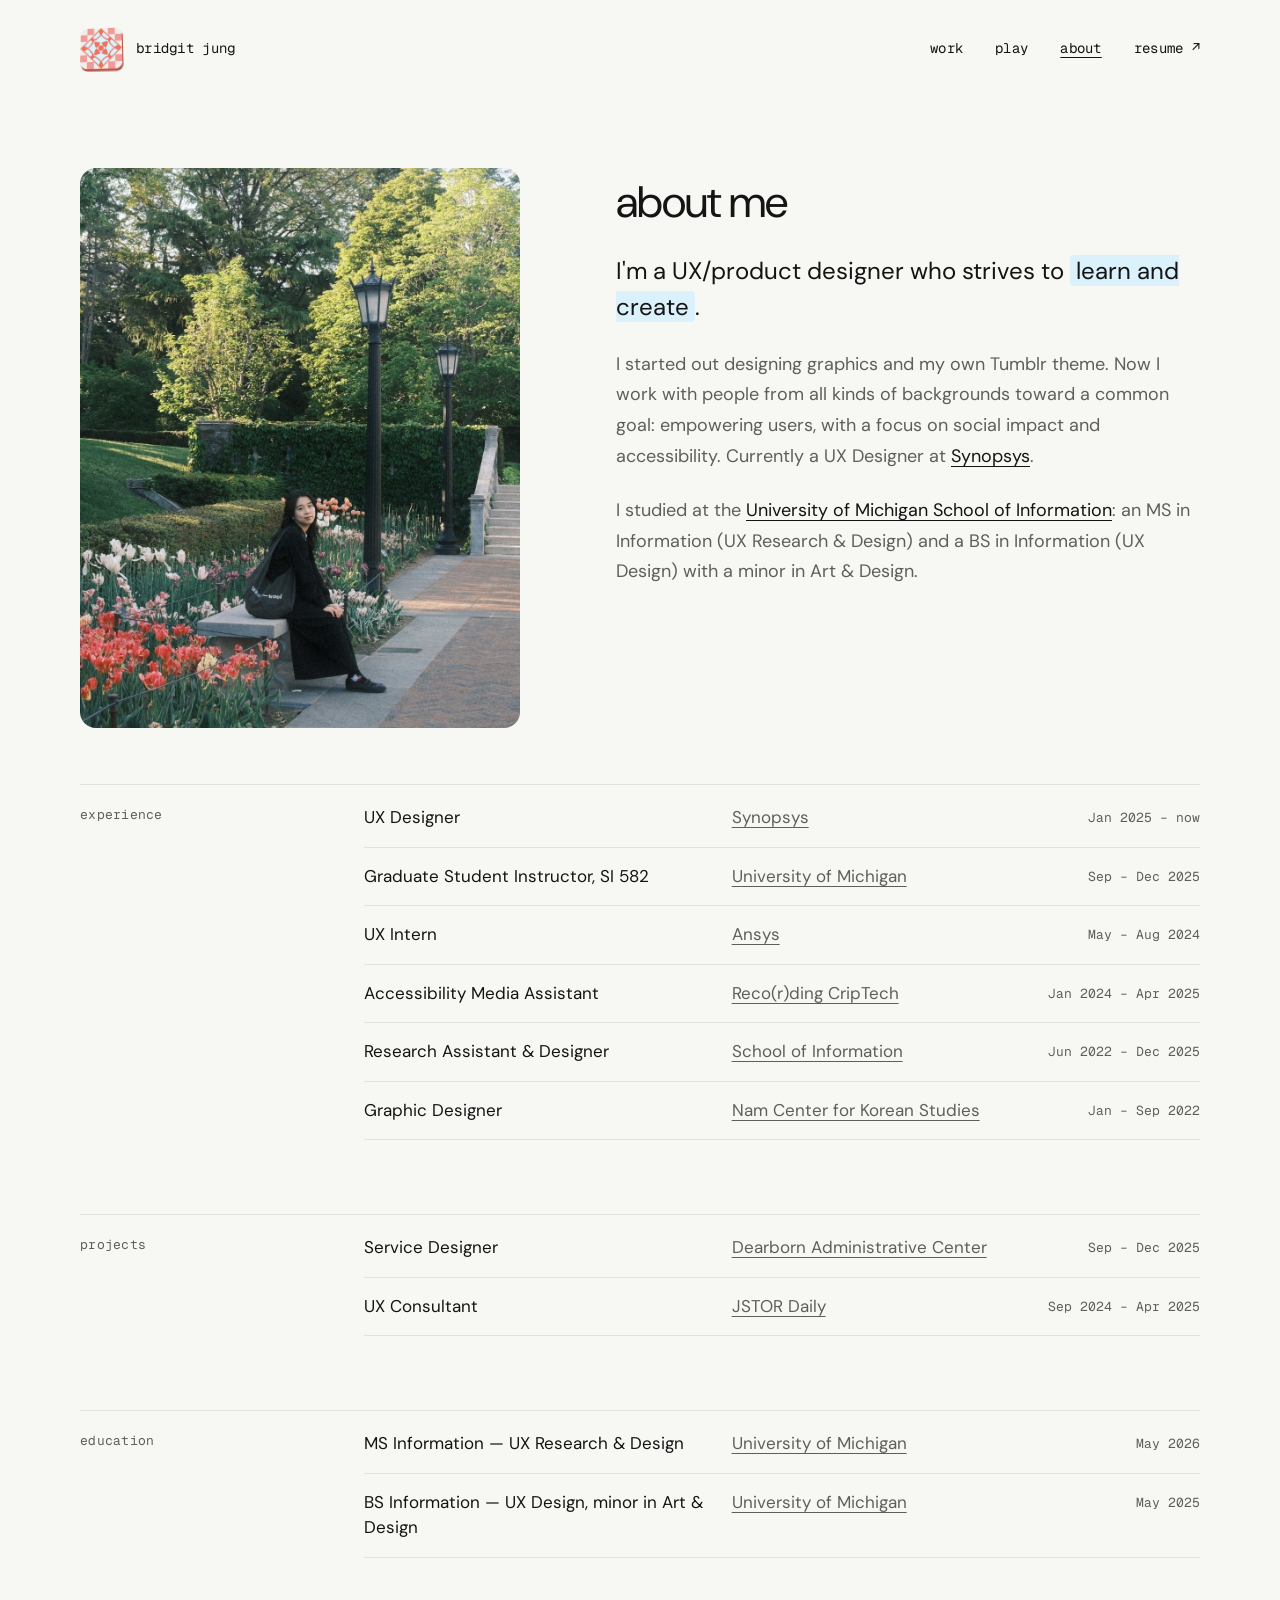
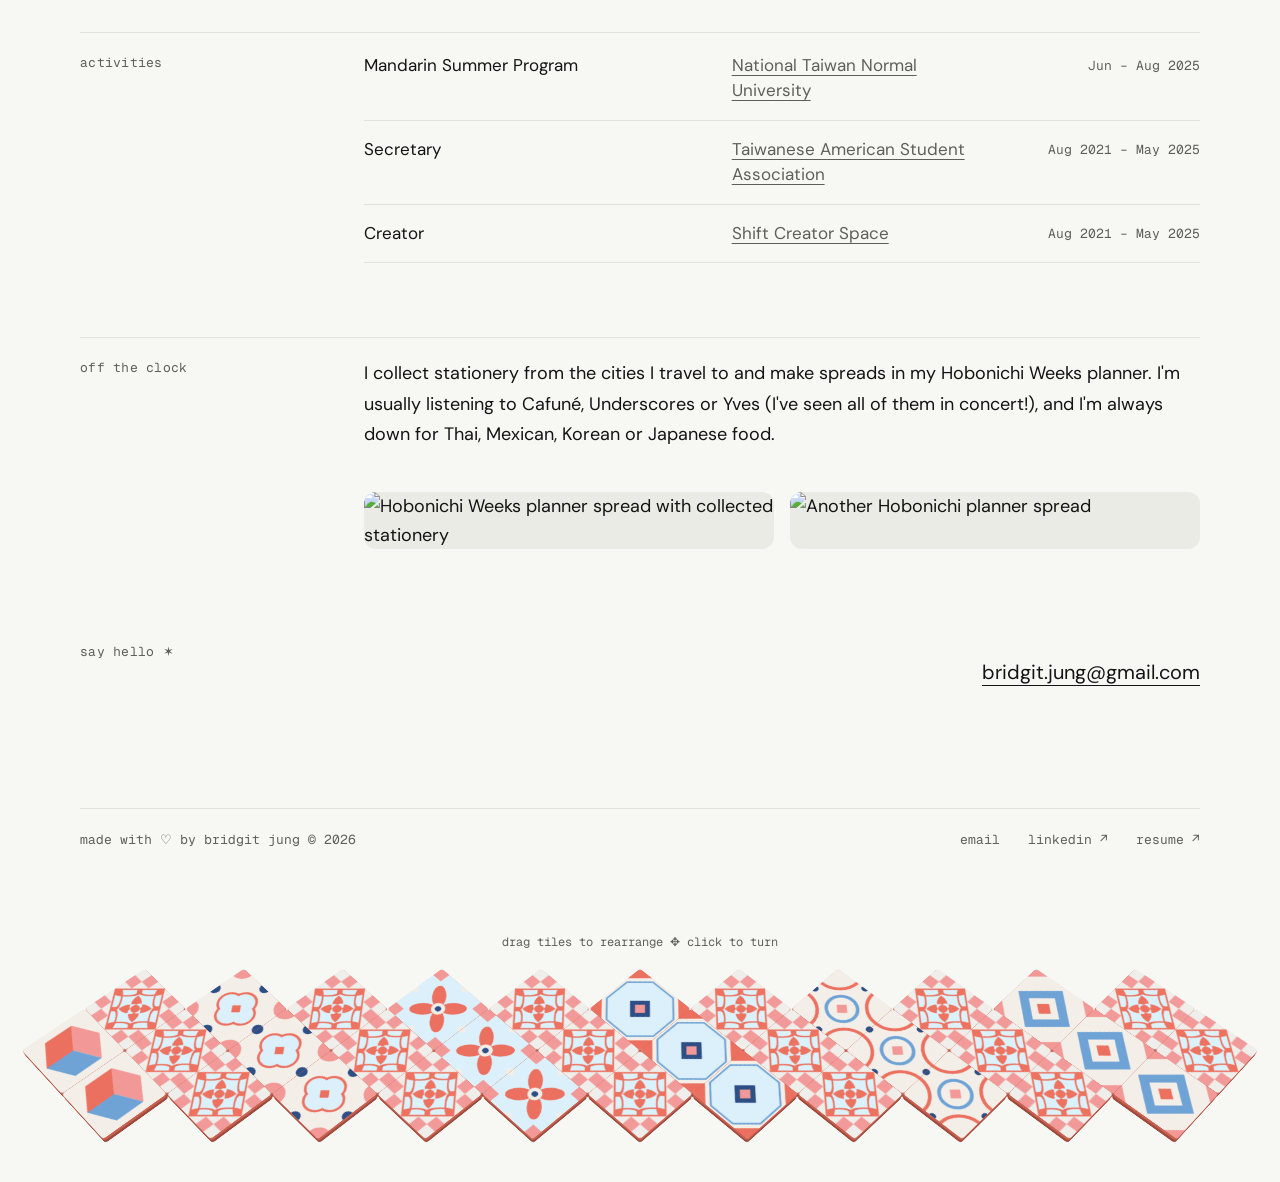
==== about.html @ 7d70637b "New about photo, tile favicon, tighter about spacing" ====
<!DOCTYPE html>
<html lang="en">
<head>
  <meta charset="UTF-8" />
  <meta name="viewport" content="width=device-width, initial-scale=1.0" />
  <title>about — bridgit jung</title>
  <meta name="description" content="About Bridgit Jung: UX/Product designer focused on social impact and accessibility. MS/BS in Information from the University of Michigan." />
  <link rel="preconnect" href="https://fonts.googleapis.com" />
  <link rel="preconnect" href="https://fonts.gstatic.com" crossorigin />
  <link href="https://fonts.googleapis.com/css2?family=DM+Sans:wght@400;500;700&family=Geist+Mono:wght@400;600&display=swap" rel="stylesheet" />
  <link rel="stylesheet" href="css/style.css" />
  <link rel="icon" type="image/png" href="assets/favicon-tile.png" />
  <link rel="apple-touch-icon" href="assets/apple-touch-icon.png" />
</head>
<body>

  <header class="topbar">
    <a class="brand" href="index.html" aria-label="bridgit jung, home">
      <img src="assets/tiles/logo-tile.png" alt="" width="42" height="42" />
      <span>bridgit jung</span>
    </a>
    <nav class="topnav" aria-label="Main">
      <a href="index.html">work</a>
      <a href="art.html">play</a>
      <a href="about.html" aria-current="page">about</a>
      <a href="https://drive.google.com/file/d/1Nah2J1dNrO1BNFZ-xkhOoM-00jr4Ef2p/view?usp=sharing" target="_blank" rel="noopener">resume ↗</a>
    </nav>
  </header>

  <main class="cs about">
    <header class="about-hero">
      <img class="about-portrait" src="assets/about-portrait.jpg" alt="Bridgit Jung sitting on a stone bench beside tulips in a garden" width="1000" height="1500" />
      <div class="about-intro">
        <h1 class="page-title">about me</h1>
        <p class="about-lede">I'm a UX/product designer who strives to <mark>learn and create</mark>.</p>
        <p>I started out designing graphics and my own Tumblr theme. Now I work with people from all kinds of backgrounds toward a common goal: empowering users, with a focus on social impact and accessibility. Currently a UX Designer at <a href="https://www.synopsys.com/" target="_blank" rel="noopener">Synopsys</a>.</p>
        <p>I studied at the <a href="https://www.si.umich.edu/" target="_blank" rel="noopener">University of Michigan School of Information</a>: an MS in Information (UX Research &amp; Design) and a BS in Information (UX Design) with a minor in Art &amp; Design.</p>
      </div>
    </header>

    <section id="experience">
      <h2>experience</h2>
      <ul class="about-rows">
        <li><span class="role">UX Designer</span><span class="org"><a href="https://www.synopsys.com/" target="_blank" rel="noopener">Synopsys</a></span><span class="when">Jan 2025 – now</span></li>
        <li><span class="role">Graduate Student Instructor, SI 582</span><span class="org"><a href="https://www.si.umich.edu/" target="_blank" rel="noopener">University of Michigan</a></span><span class="when">Sep – Dec 2025</span></li>
        <li><span class="role">UX Intern</span><span class="org"><a href="https://www.ansys.com/" target="_blank" rel="noopener">Ansys</a></span><span class="when">May – Aug 2024</span></li>
        <li><span class="role">Accessibility Media Assistant</span><span class="org"><a href="https://a2ru.org/criptech/" target="_blank" rel="noopener">Reco(r)ding CripTech</a></span><span class="when">Jan 2024 – Apr 2025</span></li>
        <li><span class="role">Research Assistant &amp; Designer</span><span class="org"><a href="https://www.si.umich.edu/" target="_blank" rel="noopener">School of Information</a></span><span class="when">Jun 2022 – Dec 2025</span></li>
        <li><span class="role">Graphic Designer</span><span class="org"><a href="https://ii.umich.edu/ncks" target="_blank" rel="noopener">Nam Center for Korean Studies</a></span><span class="when">Jan – Sep 2022</span></li>
      </ul>
    </section>

    <section id="projects">
      <h2>projects</h2>
      <ul class="about-rows">
        <li><span class="role">Service Designer</span><span class="org"><a href="https://cityofdearborn.org/" target="_blank" rel="noopener">Dearborn Administrative Center</a></span><span class="when">Sep – Dec 2025</span></li>
        <li><span class="role">UX Consultant</span><span class="org"><a href="https://daily.jstor.org/" target="_blank" rel="noopener">JSTOR Daily</a></span><span class="when">Sep 2024 – Apr 2025</span></li>
      </ul>
    </section>

    <section id="education">
      <h2>education</h2>
      <ul class="about-rows">
        <li><span class="role">MS Information — UX Research &amp; Design</span><span class="org"><a href="https://www.si.umich.edu/" target="_blank" rel="noopener">University of Michigan</a></span><span class="when">May 2026</span></li>
        <li><span class="role">BS Information — UX Design, minor in Art &amp; Design</span><span class="org"><a href="https://www.si.umich.edu/" target="_blank" rel="noopener">University of Michigan</a></span><span class="when">May 2025</span></li>
      </ul>
    </section>

    <section id="activities">
      <h2>activities</h2>
      <ul class="about-rows">
        <li><span class="role">Mandarin Summer Program</span><span class="org"><a href="https://mtc.ntnu.edu.tw/eng/" target="_blank" rel="noopener">National Taiwan Normal University</a></span><span class="when">Jun – Aug 2025</span></li>
        <li><span class="role">Secretary</span><span class="org"><a href="https://www.instagram.com/tasa_umich/" target="_blank" rel="noopener">Taiwanese American Student Association</a></span><span class="when">Aug 2021 – May 2025</span></li>
        <li><span class="role">Creator</span><span class="org"><a href="https://shiftcreator.space/" target="_blank" rel="noopener">Shift Creator Space</a></span><span class="when">Aug 2021 – May 2025</span></li>
      </ul>
    </section>

    <section id="off-the-clock">
      <h2>off the clock</h2>
      <p>I collect stationery from the cities I travel to and make spreads in my Hobonichi Weeks planner. I'm usually listening to Cafuné, Underscores or Yves (I've seen all of them in concert!), and I'm always down for Thai, Mexican, Korean or Japanese food.</p>
      <div class="fig-row side-by-side">
        <img src="https://framerusercontent.com/images/XgZozfxhreRJcMCM0E5r2kqiOdY.jpg?width=1032" alt="Hobonichi Weeks planner spread with collected stationery" loading="lazy" />
        <img src="https://framerusercontent.com/images/LMBUfPjYJ0RoVzB0JFSusPiNVQ.jpg?width=1032" alt="Another Hobonichi planner spread" loading="lazy" />
      </div>
    </section>

    <div class="about-hello">
      <h2 class="contact-title">say hello ✶</h2>
      <a href="mailto:bridgit.jung@gmail.com">bridgit.jung@gmail.com</a>
    </div>

    <footer class="site-footer">
      <p>made with ♡ by bridgit jung © 2026</p>
      <p class="footer-links"><a href="mailto:bridgit.jung@gmail.com">email</a><a href="https://www.linkedin.com/in/bridgit-jung" target="_blank" rel="noopener">linkedin ↗</a><a href="https://drive.google.com/file/d/1Nah2J1dNrO1BNFZ-xkhOoM-00jr4Ef2p/view?usp=sharing" target="_blank" rel="noopener">resume ↗</a></p>
    </footer>
  </main>

  <div class="tile-floor" aria-hidden="true"></div>

  <script src="js/reveal.js"></script>
  <script src="js/lightbox.js"></script>
  <script src="js/backtotop.js"></script>
  <script src="js/tiles.js"></script>
  <script src="js/toc.js"></script>
</body>
</html>
---- css/style.css ----
/* ---- tokens ---- */
:root {
  --bg: #f7f7f4;
  --text: #141414;
  --muted: #5f5f5a;
  --line: #e2e2dc;
  --card: #ebebe5;
  --accent: #dbf2fc;      /* highlight fill */
  --ink: #a8452f;         /* link / accent text (coral, AA on --bg) */
  --coral: #ec7060;
  --coral-dk: #c9604f;
  --coral-dkr: #9e4a3e;
  --mono: "Geist Mono", ui-monospace, monospace;
  --sans: "DM Sans", system-ui, sans-serif;
  --page: 1200px;
}

* { box-sizing: border-box; }

html { scroll-behavior: smooth; }
@media (prefers-reduced-motion: reduce) {
  html { scroll-behavior: auto; }
  .reveal { transition: none !important; transform: none !important; opacity: 1 !important; }
  body, .sticker.pop { animation: none !important; }
  .tile-btn, .floor-btn, .floor-btn img { transition: none !important; }
}

@keyframes page-fade-in { from { opacity: 0; } to { opacity: 1; } }

body {
  margin: 0;
  position: relative;
  animation: page-fade-in 0.6s ease;
  background: var(--bg);
  color: var(--text);
  font-family: var(--sans);
  font-size: 18px;
  line-height: 1.6;
  -webkit-font-smoothing: antialiased;
  overflow-x: hidden;
}

a { color: inherit; text-decoration: none; }
a:hover { opacity: 0.65; }
.accent { color: var(--ink); }
a.accent { text-decoration: underline; text-decoration-thickness: 1px; text-underline-offset: 4px; }
.semibold { font-weight: 600; }
.sparkle { color: var(--muted); }
mark { background: var(--accent); color: var(--text); padding: 0 6px; border-radius: 4px; }

:focus-visible {
  outline: 2px solid var(--coral-dk);
  outline-offset: 3px;
  border-radius: 2px;
}

/* ---- top bar ---- */
.topbar {
  max-width: var(--page);
  margin: 0 auto;
  padding: 0 40px;
  min-height: 96px;
  display: flex;
  align-items: center;
  justify-content: space-between;
  gap: 16px 32px;
  flex-wrap: wrap;
  font-family: var(--mono);
  font-size: 14px;
  letter-spacing: 0.02em;
  position: relative;
  z-index: 10;
}
.brand { display: flex; align-items: center; gap: 14px; }
.brand img {
  width: 42px;
  height: 42px;
  border-radius: 7px;
  display: block;
  transform: perspective(240px) rotateX(16deg) rotateY(-8deg);
  box-shadow: 0.5px 1.5px 0 var(--coral-dk), 1px 2.5px 0 var(--coral-dkr);
  transition: transform 0.25s ease;
}
.brand:hover { opacity: 1; }
.brand:hover img { transform: perspective(240px) rotateX(16deg) rotateY(-8deg) scale(1.08); }
.topnav { display: flex; gap: 32px; flex-wrap: wrap; }
.topnav a[aria-current="page"] { text-decoration: underline; text-underline-offset: 4px; }

/* ---- layout ---- */
main {
  max-width: var(--page);
  margin: 0 auto;
  padding: 0 40px;
}

.section-label {
  display: flex;
  justify-content: space-between;
  align-items: baseline;
  gap: 16px;
  padding-bottom: 20px;
  border-bottom: 1px solid var(--line);
  font-family: var(--mono);
  font-size: 13px;
  color: var(--muted);
}

/* ---- hero ---- */
.hero {
  padding: 96px 0 112px;
  display: flex;
  align-items: center;
  justify-content: space-between;
  gap: 48px;
}
.hero-text { display: flex; flex-direction: column; gap: 28px; max-width: 640px; }
.hero-intro {
  margin: 0;
  font-size: 44px;
  line-height: 1.25;
  font-weight: 400;
  letter-spacing: -0.02em;
}
.hero-meta { margin: 0; font-size: 20px; line-height: 1.6; color: var(--muted); }
.hero-meta a { color: var(--text); text-decoration: underline; text-decoration-thickness: 1px; text-underline-offset: 4px; }
.hero-status { margin: 0; font-family: var(--mono); font-size: 13px; color: var(--muted); }

/* ---- projects ---- */
.projects {
  padding-top: 48px;
  display: grid;
  grid-template-columns: repeat(2, minmax(0, 1fr));
  gap: 80px 32px;
}
.project { display: flex; flex-direction: column; gap: 40px; }
.projects { column-gap: 56px; }
.project-figure { position: relative; }
.project-media {
  display: block;
  border-radius: 16px;
  overflow: hidden;
  background: var(--card);
  transition: transform 0.35s ease;
}
.project-media:hover { transform: scale(1.02); opacity: 1; }
.project-media img,
.project-media video {
  display: block;
  width: 100%;
  aspect-ratio: 674 / 479;
  object-fit: cover;
}
.project-info { display: flex; flex-direction: column; gap: 8px; }
.project-info h2 {
  margin: 0;
  display: flex;
  justify-content: space-between;
  align-items: baseline;
  gap: 16px;
  font-size: 22px;
  font-weight: 500;
  letter-spacing: -0.01em;
}
.project-info h2 a.accent { color: var(--text); text-decoration: none; }
.project-info h2 a.accent:hover { text-decoration: underline; }
.year { font-family: var(--mono); font-size: 13px; font-weight: 400; color: var(--muted); }
.project-info p { margin: 0; font-size: 17px; color: var(--muted); }

.tags {
  list-style: none;
  display: flex;
  flex-wrap: wrap;
  gap: 8px;
  margin: 4px 0 0;
  padding: 0;
  font-family: var(--mono);
  font-size: 12px;
  letter-spacing: 0.04em;
  color: var(--muted);
  text-transform: lowercase;
}
.tags li { border: 1px solid var(--line); border-radius: 24px; padding: 2px 12px; white-space: nowrap; }

/* work in progress card (Ansys Discovery) */
.project-media.wip {
  aspect-ratio: 674 / 479;
  display: flex;
  flex-direction: column;
  align-items: center;
  justify-content: center;
  gap: 20px;
  background: #ffffff;
  border: 1px solid var(--line);
}
.project-media.wip:hover { transform: none; }
.project-media.wip span {
  font-family: var(--mono);
  font-size: 13px;
  color: var(--muted);
  background: var(--bg);
  padding: 6px 14px;
  border-radius: 24px;
}

/* ---- play strip (home) ---- */
.play-strip { padding-top: 144px; display: flex; flex-direction: column; gap: 32px; }
.play-grid { display: grid; grid-template-columns: repeat(5, minmax(0, 1fr)); gap: 16px; }
.play-grid a { display: block; border-radius: 12px; overflow: hidden; background: var(--card); }
.play-grid img { display: block; width: 100%; aspect-ratio: 1 / 1; object-fit: cover; transition: transform 0.35s ease; }
.play-grid a:hover { opacity: 1; }
.play-grid a:hover img { transform: scale(1.05); }

/* ---- contact ---- */
.contact {
  margin-top: 144px;
  display: grid;
  grid-template-columns: minmax(0, 1fr) minmax(0, 1fr);
  grid-template-rows: auto 1fr;
  gap: 16px 64px;
  align-items: start;
}
.contact-title { margin: 0; font-size: 56px; font-weight: 400; letter-spacing: -0.02em; line-height: 1.1; }
.contact-title.accent { color: var(--text); }
.contact-sub { margin: 0; color: var(--muted); }
.contact-sub a { color: var(--text); }
#contact-form { grid-column: 2; grid-row: 1 / span 2; }
#contact-form label {
  display: flex;
  flex-direction: column;
  gap: 8px;
  font-family: var(--mono);
  font-size: 13px;
  color: var(--muted);
  margin-bottom: 20px;
  flex: 1;
}
.field-row { display: flex; gap: 20px; flex-wrap: wrap; }
#contact-form input,
#contact-form textarea {
  background: #fff;
  border: 1px solid var(--line);
  border-radius: 8px;
  color: var(--text);
  font-family: var(--sans);
  font-size: 17px;
  padding: 12px 14px;
  transition: border-color 0.2s ease;
}
#contact-form input:focus,
#contact-form textarea:focus { outline: none; border-color: var(--coral-dk); }
#contact-form textarea { resize: vertical; }
#contact-submit {
  font-family: var(--mono);
  font-size: 15px;
  color: #fff;
  background: var(--text);
  border: 1px solid var(--text);
  border-radius: 24px;
  padding: 10px 24px;
  min-height: 44px;
  cursor: pointer;
  transition: background 0.2s ease, color 0.2s ease;
}
#contact-submit:hover:not(:disabled) { background: transparent; color: var(--text); }
#contact-submit:disabled { opacity: 0.6; cursor: wait; }
.form-status { font-family: var(--mono); font-size: 14px; min-height: 1.4em; margin: 16px 0 0; }
.form-status.ok { color: #2f7a4f; }
.form-status.err { color: #b3261e; }

/* ---- footer ---- */
.site-footer {
  margin-top: 120px;
  padding: 20px 0 40px;
  border-top: 1px solid var(--line);
  display: flex;
  justify-content: space-between;
  gap: 12px 28px;
  flex-wrap: wrap;
  font-family: var(--mono);
  font-size: 13px;
  color: var(--muted);
}
.site-footer p { margin: 0; }
.footer-links { display: flex; gap: 28px; }

/* ---- slide-up reveal ---- */
.reveal { opacity: 0; transform: translateY(24px); }
.reveal.in { opacity: 1; transform: none; transition: opacity 0.8s ease, transform 0.8s ease; }

/* ================= tiles ================= */
/* draggable hero tiles */
.tile-play { flex-shrink: 0; width: 500px; display: flex; flex-direction: column; align-items: center; gap: 16px; }
.tile-stage-wrap { width: 500px; height: 500px; position: relative; }
.tile-stage { position: absolute; left: 0; top: 0; width: 500px; height: 500px; perspective: 1600px; transform-origin: 0 0; }
.tile-plane {
  position: absolute;
  left: 130px;
  top: 130px;
  width: 240px;
  height: 240px;
  transform-style: preserve-3d;
  transform: rotateX(34deg) rotateZ(45deg);
}
.tile-btn, .floor-btn {
  position: absolute;
  left: 0;
  top: 0;
  padding: 0;
  border: 0;
  background: transparent;
  touch-action: none;
  transform-style: preserve-3d;
  cursor: grab;
}
.tile-btn { width: 120px; height: 120px; transition: transform 0.35s cubic-bezier(0.34, 1.3, 0.64, 1); }
.tile-btn.dragging { transition: none; cursor: grabbing; }
.tile-layer { position: absolute; inset: 0; border-radius: 4px; background: var(--coral-dk); }
.tile-layer.dk { background: var(--coral-dkr); }
.tile-face { position: absolute; inset: 0; width: 100%; height: 100%; display: block; border-radius: 4px; pointer-events: none; }
.tile-ghost {
  position: absolute;
  left: 0;
  top: 0;
  width: 120px;
  height: 120px;
  border: 2px dashed var(--coral);
  border-radius: 4px;
  background: rgba(236, 112, 96, 0.08);
  display: none;
}
.tile-ghost.on { display: block; }
.tile-hint { display: flex; gap: 20px; align-items: center; font-family: var(--mono); font-size: 12px; color: var(--muted); }
.tile-reset {
  font: inherit;
  color: inherit;
  background: transparent;
  border: 1px solid var(--line);
  border-radius: 6px;
  padding: 6px 12px;
  min-height: 32px;
  cursor: pointer;
}

.tile-hint { position: relative; }
.tile-info-btn {
  font: inherit;
  color: inherit;
  background: transparent;
  border: 0;
  padding: 6px 4px;
  min-height: 32px;
  text-decoration: underline;
  text-underline-offset: 3px;
  cursor: pointer;
}
.tile-info {
  position: absolute;
  right: -8px;
  bottom: calc(100% + 12px);
  z-index: 5;
  width: min(360px, calc(100vw - 40px));
  padding: 20px 22px;
  border-radius: 14px;
  background: #fff;
  border: 1px solid var(--line);
  box-shadow: 0 12px 32px rgba(20, 20, 20, 0.12);
  font-family: var(--sans);
  font-size: 14px;
  line-height: 1.6;
  color: var(--text);
}
.tile-info[hidden] { display: none; }
.tile-info p { margin: 10px 0 0; }
.tile-info mark { padding: 0 4px; border-radius: 3px; }
.tile-info-kicker { font-family: var(--mono); font-size: 12px; color: var(--muted); }

/* tile band at the bottom of every page */
.tile-floor { position: relative; margin-top: 24px; height: 280px; overflow: hidden; }
.floor-stage {
  position: absolute;
  left: 50%;
  top: 0;
  width: 1440px;
  height: 280px;
  margin-left: -720px;
  perspective: 1600px;
  transform-origin: 50% 0;
}
.floor-plane { position: absolute; left: 50%; top: 90px; width: 0; height: 0; transform-style: preserve-3d; transform: rotateX(34deg) rotateZ(45deg); }
.floor-btn { width: 80px; height: 80px; left: -40px; top: -40px; transition: transform 0.25s cubic-bezier(0.34, 1.4, 0.64, 1); }
.floor-btn img { transition: transform 0.3s ease, box-shadow 0.2s ease; }
.floor-btn.dragging img { box-shadow: 0 0 0 3px #2d4f86; }
.floor-btn.over img { box-shadow: 0 0 0 3px var(--coral); }
.floor-hint {
  position: absolute;
  left: 50%;
  top: 0;
  transform: translateX(-50%);
  font-family: var(--mono);
  font-size: 12px;
  color: var(--muted);
  white-space: nowrap;
  pointer-events: none;
}

/* decorative tiles in the page margins (wide screens only) */
.gutter-tile {
  position: absolute;
  width: 60px;
  height: 60px;
  perspective: 420px;
  pointer-events: none;
  z-index: 0;
}
.gutter-tile img {
  width: 100%;
  height: 100%;
  display: block;
  border-radius: 4px;
  box-shadow: 1px 3px 0 var(--coral-dk), 2px 5px 0 var(--coral-dkr);
}

/* ================= case study & inner pages ================= */
main.cs { max-width: var(--page); }

.back-link { font-family: var(--mono); font-size: 13px; color: var(--muted); display: inline-block; margin: 48px 0 32px; }

.cs-cover { border-radius: 16px; overflow: hidden; margin-bottom: 48px; background: var(--card); }
.cs-cover img,
.cs-cover video { display: block; width: 100%; height: auto; }

.cs-header { padding-top: 24px; }
.cs-header h1 {
  font-size: clamp(36px, 5vw, 64px);
  font-weight: 400;
  letter-spacing: -0.03em;
  line-height: 1.08;
  margin: 0 0 16px;
}
.cs-header > p { color: var(--muted); font-size: 20px; }
.cs-kicker { font-family: var(--mono); font-size: 13px; color: var(--muted); margin: 0 0 12px; }
.cs-header .tags { margin: 20px 0 28px; }
.cs-meta {
  font-size: 16px;
  display: grid;
  grid-template-columns: repeat(auto-fit, minmax(180px, 1fr));
  gap: 16px 24px;
  margin: 0 0 24px;
  padding: 24px 0 0;
  list-style: none;
  border-top: 1px solid var(--line);
}
.cs-meta li { display: flex; flex-direction: column; gap: 6px; }
.cs-meta strong { font-family: var(--mono); font-size: 12px; font-weight: 400; color: var(--muted); letter-spacing: 0.04em; text-transform: lowercase; }

.cs section { margin-top: 112px; padding-top: 20px; border-top: 1px solid var(--line); }
.cs h2 {
  font-family: var(--mono);
  font-weight: 400;
  font-size: 13px;
  letter-spacing: 0.02em;
  text-transform: lowercase;
  color: var(--muted);
  margin: 0 0 28px;
}
.cs section > :nth-child(2) { margin-top: 0; }
@media (min-width: 1000px) {
  .cs section { display: grid; grid-template-columns: 220px minmax(0, 1fr); column-gap: 64px; }
  .cs section > * { grid-column: 2; }
  .cs section > h2 { grid-column: 1; grid-row: 1 / span 999; align-self: start; position: sticky; top: 32px; margin: 0; }
  .cs-header, .cs-header + p, .cs-outro { max-width: 900px; }
}
.cs h3 { font-size: 24px; font-weight: 500; letter-spacing: -0.015em; margin: 48px 0 12px; line-height: 1.3; }
.cs p { margin: 0 0 18px; line-height: 1.7; }
.cs ul { margin: 0 0 18px; padding-left: 22px; line-height: 1.7; }
.cs li { margin-bottom: 8px; }
.cs .lede { font-size: 28px; line-height: 1.4; letter-spacing: -0.015em; }
.cs .lede.accent { color: var(--text); }

.cs img.fig {
  display: block;
  width: 100%;
  height: auto;
  border-radius: 16px;
  margin: 32px 0 8px;
  background: var(--card);
}
.cs .caption { font-family: var(--mono); font-size: 13px; color: var(--muted); margin: 0 0 24px; }

.fig-row { display: grid; grid-template-columns: 1fr 1fr; gap: 16px; margin: 24px 0; }
.fig-row img { width: 100%; height: auto; border-radius: 12px; display: block; background: var(--card); }
.fig-row.thirds { grid-template-columns: repeat(3, 1fr); }
.fig-row.side-by-side { grid-template-columns: 1fr 1fr; }

.card { background: #fff; border: 1px solid var(--line); border-radius: 12px; padding: 20px 24px; margin: 20px 0; }
.card .card-label {
  display: block;
  font-family: var(--mono);
  font-size: 12px;
  letter-spacing: 0.04em;
  text-transform: lowercase;
  color: var(--ink);
  margin-bottom: 10px;
}
.card p:last-child, .card ul:last-child { margin-bottom: 0; }
.feature-grid { display: grid; grid-template-columns: 1fr 1fr; gap: 16px; margin: 24px 0; }
.feature-grid .card { margin: 0; }

.feature-row { display: grid; grid-template-columns: minmax(0, 320px) 1fr; gap: 40px; align-items: center; margin: 40px 0; }
.feature-row.flip { grid-template-columns: 1fr minmax(0, 320px); }
.feature-row.flip img { order: 2; }
.feature-row img { max-height: 400px; max-width: 100%; width: auto; height: auto; border-radius: 12px; display: block; margin-inline: auto; background: var(--card); }
.feature-row .card-label { font-size: 13px; }
.feature-row p { margin: 0; }

.embed { position: relative; width: 100%; aspect-ratio: 16 / 10; border-radius: 12px; overflow: hidden; background: var(--card); margin: 24px 0; }
.embed iframe { position: absolute; inset: 0; width: 100%; height: 100%; border: 0; }

.cs-outro { font-family: var(--mono); font-size: 14px; color: var(--muted); margin-top: 96px; padding-top: 20px; border-top: 1px solid var(--line); }

.next-project {
  margin-top: 112px;
  padding: 40px 0;
  border-top: 1px solid var(--line);
  border-bottom: 1px solid var(--line);
  display: flex;
  justify-content: space-between;
  align-items: center;
  gap: 24px;
}
.next-project:hover { opacity: 1; }
.np-text { display: flex; flex-direction: column; gap: 8px; }
.np-label { font-family: var(--mono); font-size: 13px; color: var(--muted); }
.np-title { font-size: clamp(28px, 4vw, 40px); letter-spacing: -0.02em; line-height: 1.15; }
.np-sub { font-size: 17px; color: var(--muted); }
.np-arrow { font-size: 40px; transition: transform 0.25s ease; }
.next-project:hover .np-arrow { transform: translateX(8px); }
.next-project:hover .np-title { text-decoration: underline; text-underline-offset: 6px; text-decoration-thickness: 1px; }

.other-grid { display: grid; grid-template-columns: 1fr 1fr; gap: 24px; }
.other-card { display: block; }
.other-card img { width: 100%; height: auto; border-radius: 12px; display: block; background: var(--card); }
.other-card span { display: inline-block; margin-top: 14px; font-size: 22px; font-weight: 500; }
.other-card:hover { opacity: 1; }
.other-card:hover span { text-decoration: underline; text-underline-offset: 4px; }

/* art page */
.art-grid { display: grid; grid-template-columns: repeat(3, 1fr); gap: 16px; margin: 24px 0; align-items: center; }
.art-grid img { width: 100%; height: auto; border-radius: 12px; display: block; background: var(--card); }
.art-grid.wide { grid-template-columns: 1fr 1fr; }

/* page headings (play, about): same style as the play page design */
.page-title, .cs-header h1.page-title { font-size: 44px; font-weight: 400; letter-spacing: -0.02em; line-height: 1.2; margin: 0; }
.cs-header.page-head { padding-top: 72px; display: flex; flex-direction: column; gap: 16px; max-width: 720px; }
.cs-header.page-head > p { margin: 0; font-size: 20px; line-height: 1.6; }

/* about page */
.about-hero {
  padding-top: 72px;
  display: grid;
  grid-template-columns: 440px minmax(0, 1fr);
  gap: 48px 96px;
  align-items: start;
}
.about-portrait { width: 100%; height: auto; aspect-ratio: 440 / 560; object-fit: cover; object-position: 50% 70%; border-radius: 16px; display: block; background: var(--card); }
.cs.about section { margin-top: 56px; }
.cs.about section.flush { margin-top: 56px; }

.about-intro { display: flex; flex-direction: column; gap: 24px; padding-top: 8px; }
.about-intro p { margin: 0; color: var(--muted); line-height: 1.7; }
.about-intro .about-lede { font-size: 24px; line-height: 1.5; color: var(--text); }
.about-intro a { color: var(--text); text-decoration: underline; text-decoration-thickness: 1px; text-underline-offset: 4px; }
.about-rows { list-style: none; margin: 0; padding: 0; }
.cs ul.about-rows { padding-left: 0; }
.about-rows li {
  display: grid;
  grid-template-columns: minmax(0, 1.3fr) minmax(0, 1fr) 180px;
  gap: 8px 24px;
  padding: 16px 0;
  margin: 0;
  border-bottom: 1px solid var(--line);
  font-size: 17px;
  line-height: 1.5;
}
.about-rows li:first-child { padding-top: 0; }
.about-rows .org { color: var(--muted); }
.about-rows .org a { text-decoration: underline; text-decoration-thickness: 1px; text-underline-offset: 4px; }
.about-rows .when { font-family: var(--mono); font-size: 13px; color: var(--muted); text-align: right; padding-top: 3px; }
.about-hello { margin-top: 72px; display: flex; justify-content: space-between; align-items: flex-end; gap: 16px 32px; flex-wrap: wrap; }
.about-hello a { font-size: 20px; text-decoration: underline; text-underline-offset: 6px; text-decoration-thickness: 1px; }
@media (max-width: 860px) {
  .about-hero { grid-template-columns: 1fr; padding-top: 32px; }
  .about-portrait { max-width: 360px; }
  .about-rows li { grid-template-columns: 1fr; gap: 2px; }
  .about-rows .when { text-align: left; padding-top: 4px; }
  .page-title, .cs-header h1.page-title { font-size: 36px; }
  .about-hello { margin-top: 48px; }
}

.exp-list { list-style: none; margin: 0 0 12px; padding: 0; }
.exp-list li {
  display: flex;
  flex-wrap: wrap;
  justify-content: space-between;
  gap: 4px 24px;
  padding: 14px 0;
  margin: 0;
  border-bottom: 1px solid var(--line);
}
.exp-list .role { font-weight: 500; }
.exp-list .role em { font-style: normal; font-weight: 400; color: var(--muted); }
.exp-list .role em a.accent { color: var(--muted); }
.exp-list .when { font-family: var(--mono); font-size: 13px; color: var(--muted); white-space: nowrap; padding-top: 3px; }
.cs section.flush { margin-top: 64px; }
.cs ul.tags, .cs ul.cs-meta, .cs ul.exp-list { padding-left: 0; }

/* ---- project cover stickers ---- */
.sticker {
  position: absolute;
  z-index: 2;
  width: clamp(80px, 20%, 130px);
  height: auto;
  transform: rotate(var(--rot, 0deg));
  transition: transform 0.25s ease;
}
@media (hover: hover) { .sticker:hover { transform: rotate(var(--rot, 0deg)) scale(1.12); } }
@keyframes sticker-pop {
  0% { transform: rotate(var(--rot, 0deg)) scale(1); }
  40% { transform: rotate(var(--rot, 0deg)) scale(1.15); }
  100% { transform: rotate(var(--rot, 0deg)) scale(1); }
}
.sticker.pop { animation: sticker-pop 0.4s ease; }
.sticker-br { right: -22px; bottom: -22px; }
.sticker-lg { width: clamp(100px, 26%, 160px); }
.sticker-br.sticker-lg { right: -28px; bottom: -28px; }

/* ---- image lightbox ---- */
.zoomable { cursor: zoom-in; }
.lightbox {
  position: fixed;
  inset: 0;
  z-index: 100;
  display: none;
  align-items: center;
  justify-content: center;
  padding: 28px;
  background: rgba(247, 247, 244, 0.96);
  cursor: zoom-out;
}
.lightbox.open { display: flex; }
.lightbox img { max-width: 100%; max-height: 100%; width: auto; height: auto; border-radius: 12px; box-shadow: 0 12px 48px rgba(0, 0, 0, 0.18); }
.lightbox-close {
  position: fixed;
  top: 14px;
  right: 18px;
  font-family: var(--mono);
  font-size: 16px;
  line-height: 1;
  color: var(--text);
  background: #fff;
  border: 1px solid var(--line);
  border-radius: 24px;
  padding: 10px 16px;
  cursor: pointer;
}

/* ---- table of contents (very wide screens only) ---- */
.toc {
  position: fixed;
  right: 40px;
  bottom: 96px;
  z-index: 20;
  max-width: 220px;
  font-family: var(--mono);
  font-size: 13px;
}
.toc ul { list-style: none; margin: 0; padding: 0; }
.toc li { margin: 6px 0; }
.toc a { color: var(--muted); display: block; }
.toc a::before { content: "– "; }
.toc a.active { color: var(--text); }
@media (max-width: 1699px) { .toc { display: none; } }

/* ---- back to top ---- */
.back-to-top {
  position: fixed;
  right: 24px;
  bottom: 24px;
  z-index: 40;
  display: flex;
  align-items: center;
  gap: 6px;
  height: 44px;
  padding: 0 18px;
  border: 1px solid var(--line);
  border-radius: 24px;
  background: #fff;
  font-family: var(--mono);
  font-size: 13px;
  color: var(--text);
  cursor: pointer;
  opacity: 0;
  transform: translateY(12px);
  pointer-events: none;
  transition: opacity 0.3s ease, transform 0.2s ease, border-color 0.2s ease;
}
.back-to-top.show { opacity: 1; transform: none; pointer-events: auto; }
.back-to-top:hover { border-color: var(--text); }

/* ================= responsive ================= */
@media (max-width: 1100px) {
  .hero { flex-direction: column; align-items: flex-start; }
  .tile-play { align-self: center; }
}

@media (max-width: 860px) {
  body { font-size: 17px; }
  .topbar, main { padding: 0 20px; }
  .topbar { min-height: 80px; padding-top: 12px; padding-bottom: 12px; }
  .topnav { gap: 20px; }
  .hero { padding: 48px 0 72px; }
  .hero-intro { font-size: 32px; }
  .hero-meta { font-size: 18px; }
  .projects { grid-template-columns: 1fr; gap: 56px; }
  .play-strip { padding-top: 96px; }
  .play-grid { grid-template-columns: repeat(3, minmax(0, 1fr)); }
  .play-grid a:nth-child(n + 4) { display: none; }
  .contact { grid-template-columns: 1fr; margin-top: 96px; }
  #contact-form { grid-column: auto; grid-row: auto; }
  .contact-title { font-size: 40px; }
  .cs section { margin-top: 64px; }
  .cs .lede { font-size: 22px; }
  .fig-row, .fig-row.thirds, .feature-grid { grid-template-columns: 1fr; }
  .fig-row.side-by-side { grid-template-columns: 1fr 1fr; }
  .feature-row, .feature-row.flip { grid-template-columns: 1fr; }
  .feature-row.flip img { order: 0; }
  .feature-row img { max-width: 320px; }
  .art-grid { gap: 10px; }
  .sticker { width: clamp(64px, 22%, 100px); }
  .sticker-br, .sticker-br.sticker-lg { right: -8px; bottom: -14px; }
  .project { gap: 28px; }
  .back-to-top { right: 16px; bottom: 16px; }
}
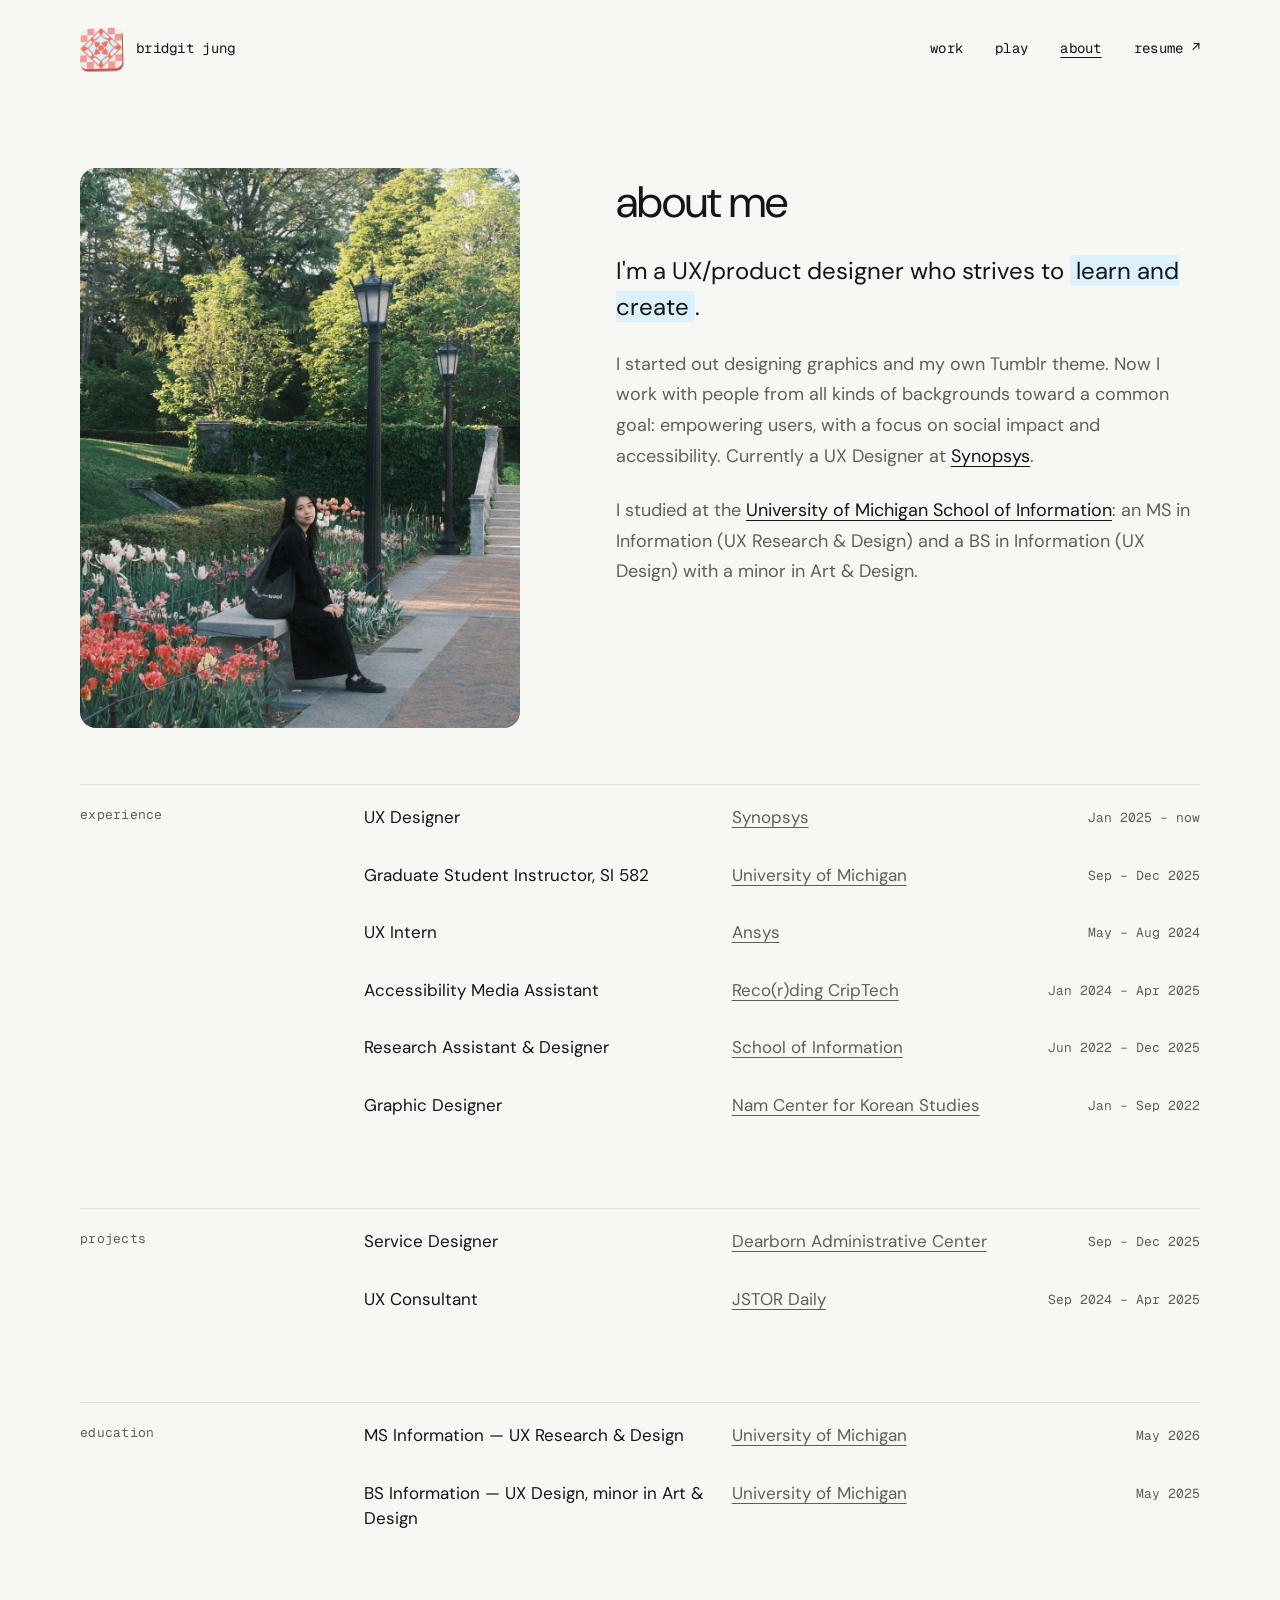
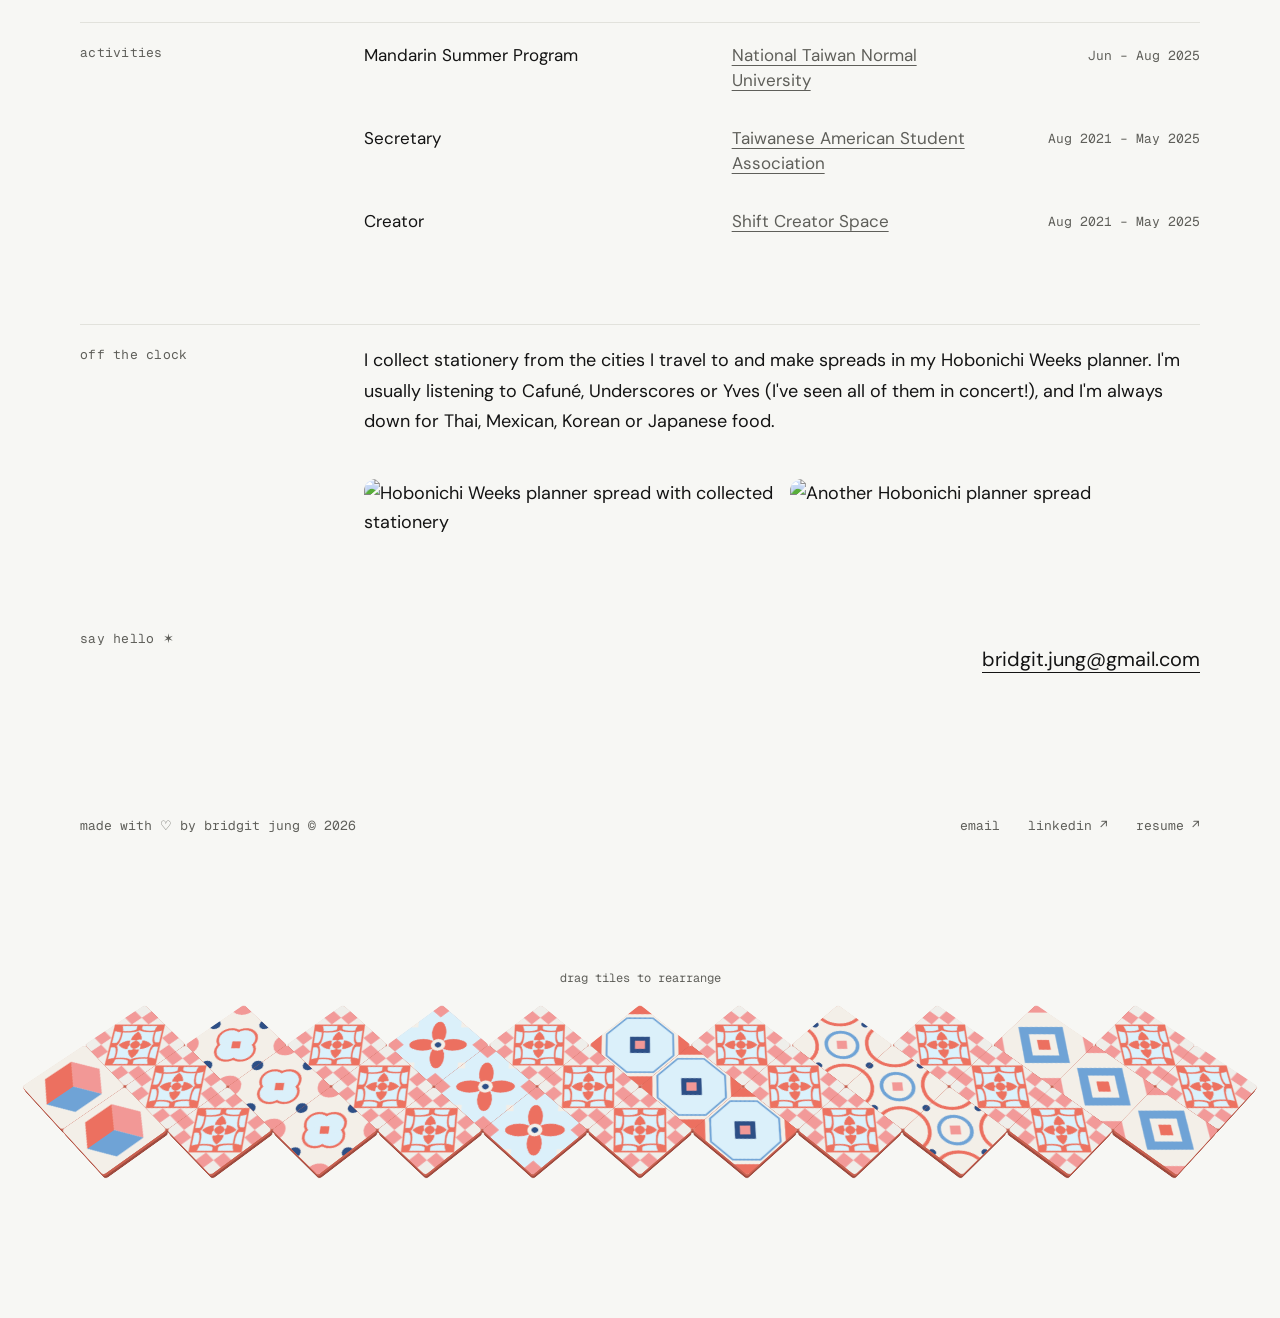
==== commit 33c48983: "Add the Wanderly case study and reorganise the assets Wanderly joins the homepage grid as the third " ====
--- a/about.html
+++ b/about.html
@@ -9,8 +9,23 @@
   <link rel="preconnect" href="https://fonts.gstatic.com" crossorigin />
   <link href="https://fonts.googleapis.com/css2?family=DM+Sans:wght@400;500;700&family=Geist+Mono:wght@400;600&display=swap" rel="stylesheet" />
   <link rel="stylesheet" href="css/style.css" />
-  <link rel="icon" type="image/png" href="assets/favicon-tile.png" />
-  <link rel="apple-touch-icon" href="assets/apple-touch-icon.png" />
+  <link rel="icon" type="image/png" href="assets/tiles/logo-tile.png" />
+  <link rel="apple-touch-icon" href="assets/brand/apple-touch-icon.png" />
+  <link rel="canonical" href="https://bridgitjung.me/about" />
+  <meta name="author" content="Bridgit Jung" />
+  <meta property="og:type" content="website" />
+  <meta property="og:site_name" content="Bridgit Jung" />
+  <meta property="og:title" content="about — bridgit jung" />
+  <meta property="og:description" content="About Bridgit Jung: UX/Product designer focused on social impact and accessibility. MS/BS in Information from the University of Michigan." />
+  <meta property="og:url" content="https://bridgitjung.me/about" />
+  <meta property="og:image" content="https://bridgitjung.me/assets/brand/og-image.png" />
+  <meta property="og:image:width" content="1200" />
+  <meta property="og:image:height" content="630" />
+  <meta property="og:image:alt" content="bridgit jung — product designer crafting solutions with and for people" />
+  <meta name="twitter:card" content="summary_large_image" />
+  <meta name="twitter:title" content="about — bridgit jung" />
+  <meta name="twitter:description" content="About Bridgit Jung: UX/Product designer focused on social impact and accessibility. MS/BS in Information from the University of Michigan." />
+  <meta name="twitter:image" content="https://bridgitjung.me/assets/brand/og-image.png" />
 </head>
 <body>
 
@@ -29,7 +44,7 @@
 
   <main class="cs about">
     <header class="about-hero">
-      <img class="about-portrait" src="assets/about-portrait.jpg" alt="Bridgit Jung sitting on a stone bench beside tulips in a garden" width="1000" height="1500" />
+      <img class="about-portrait" src="assets/about/about-portrait.jpg" alt="Bridgit Jung sitting on a stone bench beside tulips in a garden" width="1000" height="1500" />
       <div class="about-intro">
         <h1 class="page-title">about me</h1>
         <p class="about-lede">I'm a UX/product designer who strives to <mark>learn and create</mark>.</p>
@@ -44,7 +59,7 @@
         <li><span class="role">UX Designer</span><span class="org"><a href="https://www.synopsys.com/" target="_blank" rel="noopener">Synopsys</a></span><span class="when">Jan 2025 – now</span></li>
         <li><span class="role">Graduate Student Instructor, SI 582</span><span class="org"><a href="https://www.si.umich.edu/" target="_blank" rel="noopener">University of Michigan</a></span><span class="when">Sep – Dec 2025</span></li>
         <li><span class="role">UX Intern</span><span class="org"><a href="https://www.ansys.com/" target="_blank" rel="noopener">Ansys</a></span><span class="when">May – Aug 2024</span></li>
-        <li><span class="role">Accessibility Media Assistant</span><span class="org"><a href="https://a2ru.org/criptech/" target="_blank" rel="noopener">Reco(r)ding CripTech</a></span><span class="when">Jan 2024 – Apr 2025</span></li>
+        <li><span class="role">Accessibility Media Assistant</span><span class="org"><a href="https://recordingcriptech.groundworks.io/" target="_blank" rel="noopener">Reco(r)ding CripTech</a></span><span class="when">Jan 2024 – Apr 2025</span></li>
         <li><span class="role">Research Assistant &amp; Designer</span><span class="org"><a href="https://www.si.umich.edu/" target="_blank" rel="noopener">School of Information</a></span><span class="when">Jun 2022 – Dec 2025</span></li>
         <li><span class="role">Graphic Designer</span><span class="org"><a href="https://ii.umich.edu/ncks" target="_blank" rel="noopener">Nam Center for Korean Studies</a></span><span class="when">Jan – Sep 2022</span></li>
       </ul>
@@ -102,5 +117,6 @@
   <script src="js/backtotop.js"></script>
   <script src="js/tiles.js"></script>
   <script src="js/toc.js"></script>
+  <script defer src="/_vercel/insights/script.js"></script>
 </body>
 </html>
--- a/css/style.css
+++ b/css/style.css
@@ -6,7 +6,6 @@
   --line: #e2e2dc;
   --card: #ebebe5;
   --accent: #dbf2fc;      /* highlight fill */
-  --ink: #a8452f;         /* link / accent text (coral, AA on --bg) */
   --coral: #ec7060;
   --coral-dk: #c9604f;
   --coral-dkr: #9e4a3e;
@@ -42,7 +41,7 @@
 
 a { color: inherit; text-decoration: none; }
 a:hover { opacity: 0.65; }
-.accent { color: var(--ink); }
+.accent { color: var(--text); }
 a.accent { text-decoration: underline; text-decoration-thickness: 1px; text-underline-offset: 4px; }
 .semibold { font-weight: 600; }
 .sparkle { color: var(--muted); }
@@ -271,7 +270,6 @@
 .site-footer {
   margin-top: 120px;
   padding: 20px 0 40px;
-  border-top: 1px solid var(--line);
   display: flex;
   justify-content: space-between;
   gap: 12px 28px;
@@ -363,7 +361,6 @@
   border-radius: 14px;
   background: #fff;
   border: 1px solid var(--line);
-  box-shadow: 0 12px 32px rgba(20, 20, 20, 0.12);
   font-family: var(--sans);
   font-size: 14px;
   line-height: 1.6;
@@ -373,13 +370,24 @@
 .tile-info p { margin: 10px 0 0; }
 .tile-info mark { padding: 0 4px; border-radius: 3px; }
 .tile-info-kicker { font-family: var(--mono); font-size: 12px; color: var(--muted); }
+
+/* phones: "what is this?" drops to its own line under the hint */
+@media (max-width: 860px) {
+  .tile-hint { flex-wrap: wrap; row-gap: 10px; justify-content: center; }
+  .tile-info-btn { flex-basis: 100%; text-align: center; padding-left: 0; }
+}
+
+/* phones: close the gap between the hero copy and the tiles */
+@media (max-width: 860px) {
+  .hero { gap: 16px; }
+}
 
 /* tile band at the bottom of every page */
 .tile-floor { position: relative; margin-top: 24px; height: 280px; overflow: hidden; }
 .floor-stage {
   position: absolute;
   left: 50%;
-  top: 0;
+  top: 50px;
   width: 1440px;
   height: 280px;
   margin-left: -720px;
@@ -391,33 +399,18 @@
 .floor-btn img { transition: transform 0.3s ease, box-shadow 0.2s ease; }
 .floor-btn.dragging img { box-shadow: 0 0 0 3px #2d4f86; }
 .floor-btn.over img { box-shadow: 0 0 0 3px var(--coral); }
+.floor-btn.picked img { box-shadow: 0 0 0 3px var(--coral-dkr); }
+.tile-confetti { position: absolute; pointer-events: none; }
 .floor-hint {
   position: absolute;
   left: 50%;
-  top: 0;
+  top: 50px; /* moves with the stage, so hint-to-tiles spacing is unchanged */
   transform: translateX(-50%);
   font-family: var(--mono);
   font-size: 12px;
   color: var(--muted);
   white-space: nowrap;
   pointer-events: none;
-}
-
-/* decorative tiles in the page margins (wide screens only) */
-.gutter-tile {
-  position: absolute;
-  width: 60px;
-  height: 60px;
-  perspective: 420px;
-  pointer-events: none;
-  z-index: 0;
-}
-.gutter-tile img {
-  width: 100%;
-  height: 100%;
-  display: block;
-  border-radius: 4px;
-  box-shadow: 1px 3px 0 var(--coral-dk), 2px 5px 0 var(--coral-dkr);
 }
 
 /* ================= case study & inner pages ================= */
@@ -453,7 +446,7 @@
 .cs-meta li { display: flex; flex-direction: column; gap: 6px; }
 .cs-meta strong { font-family: var(--mono); font-size: 12px; font-weight: 400; color: var(--muted); letter-spacing: 0.04em; text-transform: lowercase; }
 
-.cs section { margin-top: 112px; padding-top: 20px; border-top: 1px solid var(--line); }
+.cs section { margin-top: 56px; padding-top: 20px; border-top: 1px solid var(--line); }
 .cs h2 {
   font-family: var(--mono);
   font-weight: 400;
@@ -483,23 +476,26 @@
   height: auto;
   border-radius: 16px;
   margin: 32px 0 8px;
-  background: var(--card);
+  background: transparent;
 }
 .cs .caption { font-family: var(--mono); font-size: 13px; color: var(--muted); margin: 0 0 24px; }
 
 .fig-row { display: grid; grid-template-columns: 1fr 1fr; gap: 16px; margin: 24px 0; }
-.fig-row img { width: 100%; height: auto; border-radius: 12px; display: block; background: var(--card); }
+.fig-row img { width: 100%; height: auto; border-radius: 12px; display: block; background: transparent; }
 .fig-row.thirds { grid-template-columns: repeat(3, 1fr); }
 .fig-row.side-by-side { grid-template-columns: 1fr 1fr; }
 
 .card { background: #fff; border: 1px solid var(--line); border-radius: 12px; padding: 20px 24px; margin: 20px 0; }
+/* consecutive cards sit closer together than they do to surrounding text */
+.card:has(+ .card) { margin-bottom: 10px; }
+.card + .card { margin-top: 10px; }
 .card .card-label {
   display: block;
   font-family: var(--mono);
   font-size: 12px;
   letter-spacing: 0.04em;
   text-transform: lowercase;
-  color: var(--ink);
+  color: var(--text);
   margin-bottom: 10px;
 }
 .card p:last-child, .card ul:last-child { margin-bottom: 0; }
@@ -509,17 +505,17 @@
 .feature-row { display: grid; grid-template-columns: minmax(0, 320px) 1fr; gap: 40px; align-items: center; margin: 40px 0; }
 .feature-row.flip { grid-template-columns: 1fr minmax(0, 320px); }
 .feature-row.flip img { order: 2; }
-.feature-row img { max-height: 400px; max-width: 100%; width: auto; height: auto; border-radius: 12px; display: block; margin-inline: auto; background: var(--card); }
+.feature-row img { max-height: 400px; max-width: 100%; width: auto; height: auto; border-radius: 12px; display: block; margin-inline: auto; background: transparent; }
 .feature-row .card-label { font-size: 13px; }
 .feature-row p { margin: 0; }
 
 .embed { position: relative; width: 100%; aspect-ratio: 16 / 10; border-radius: 12px; overflow: hidden; background: var(--card); margin: 24px 0; }
 .embed iframe { position: absolute; inset: 0; width: 100%; height: 100%; border: 0; }
 
-.cs-outro { font-family: var(--mono); font-size: 14px; color: var(--muted); margin-top: 96px; padding-top: 20px; border-top: 1px solid var(--line); }
+.cs-outro { font-family: var(--mono); font-size: 14px; color: var(--muted); margin-top: 48px; padding-top: 20px; border-top: 1px solid var(--line); }
 
 .next-project {
-  margin-top: 112px;
+  margin-top: 56px;
   padding: 40px 0;
   border-top: 1px solid var(--line);
   border-bottom: 1px solid var(--line);
@@ -539,14 +535,14 @@
 
 .other-grid { display: grid; grid-template-columns: 1fr 1fr; gap: 24px; }
 .other-card { display: block; }
-.other-card img { width: 100%; height: auto; border-radius: 12px; display: block; background: var(--card); }
+.other-card img { width: 100%; height: auto; border-radius: 12px; display: block; background: transparent; }
 .other-card span { display: inline-block; margin-top: 14px; font-size: 22px; font-weight: 500; }
 .other-card:hover { opacity: 1; }
 .other-card:hover span { text-decoration: underline; text-underline-offset: 4px; }
 
 /* art page */
 .art-grid { display: grid; grid-template-columns: repeat(3, 1fr); gap: 16px; margin: 24px 0; align-items: center; }
-.art-grid img { width: 100%; height: auto; border-radius: 12px; display: block; background: var(--card); }
+.art-grid img { width: 100%; height: auto; border-radius: 12px; display: block; background: transparent; }
 .art-grid.wide { grid-template-columns: 1fr 1fr; }
 
 /* page headings (play, about): same style as the play page design */
@@ -563,8 +559,6 @@
   align-items: start;
 }
 .about-portrait { width: 100%; height: auto; aspect-ratio: 440 / 560; object-fit: cover; object-position: 50% 70%; border-radius: 16px; display: block; background: var(--card); }
-.cs.about section { margin-top: 56px; }
-.cs.about section.flush { margin-top: 56px; }
 
 .about-intro { display: flex; flex-direction: column; gap: 24px; padding-top: 8px; }
 .about-intro p { margin: 0; color: var(--muted); line-height: 1.7; }
@@ -578,7 +572,6 @@
   gap: 8px 24px;
   padding: 16px 0;
   margin: 0;
-  border-bottom: 1px solid var(--line);
   font-size: 17px;
   line-height: 1.5;
 }
@@ -728,7 +721,7 @@
   .contact { grid-template-columns: 1fr; margin-top: 96px; }
   #contact-form { grid-column: auto; grid-row: auto; }
   .contact-title { font-size: 40px; }
-  .cs section { margin-top: 64px; }
+  .cs section { margin-top: 32px; }
   .cs .lede { font-size: 22px; }
   .fig-row, .fig-row.thirds, .feature-grid { grid-template-columns: 1fr; }
   .fig-row.side-by-side { grid-template-columns: 1fr 1fr; }
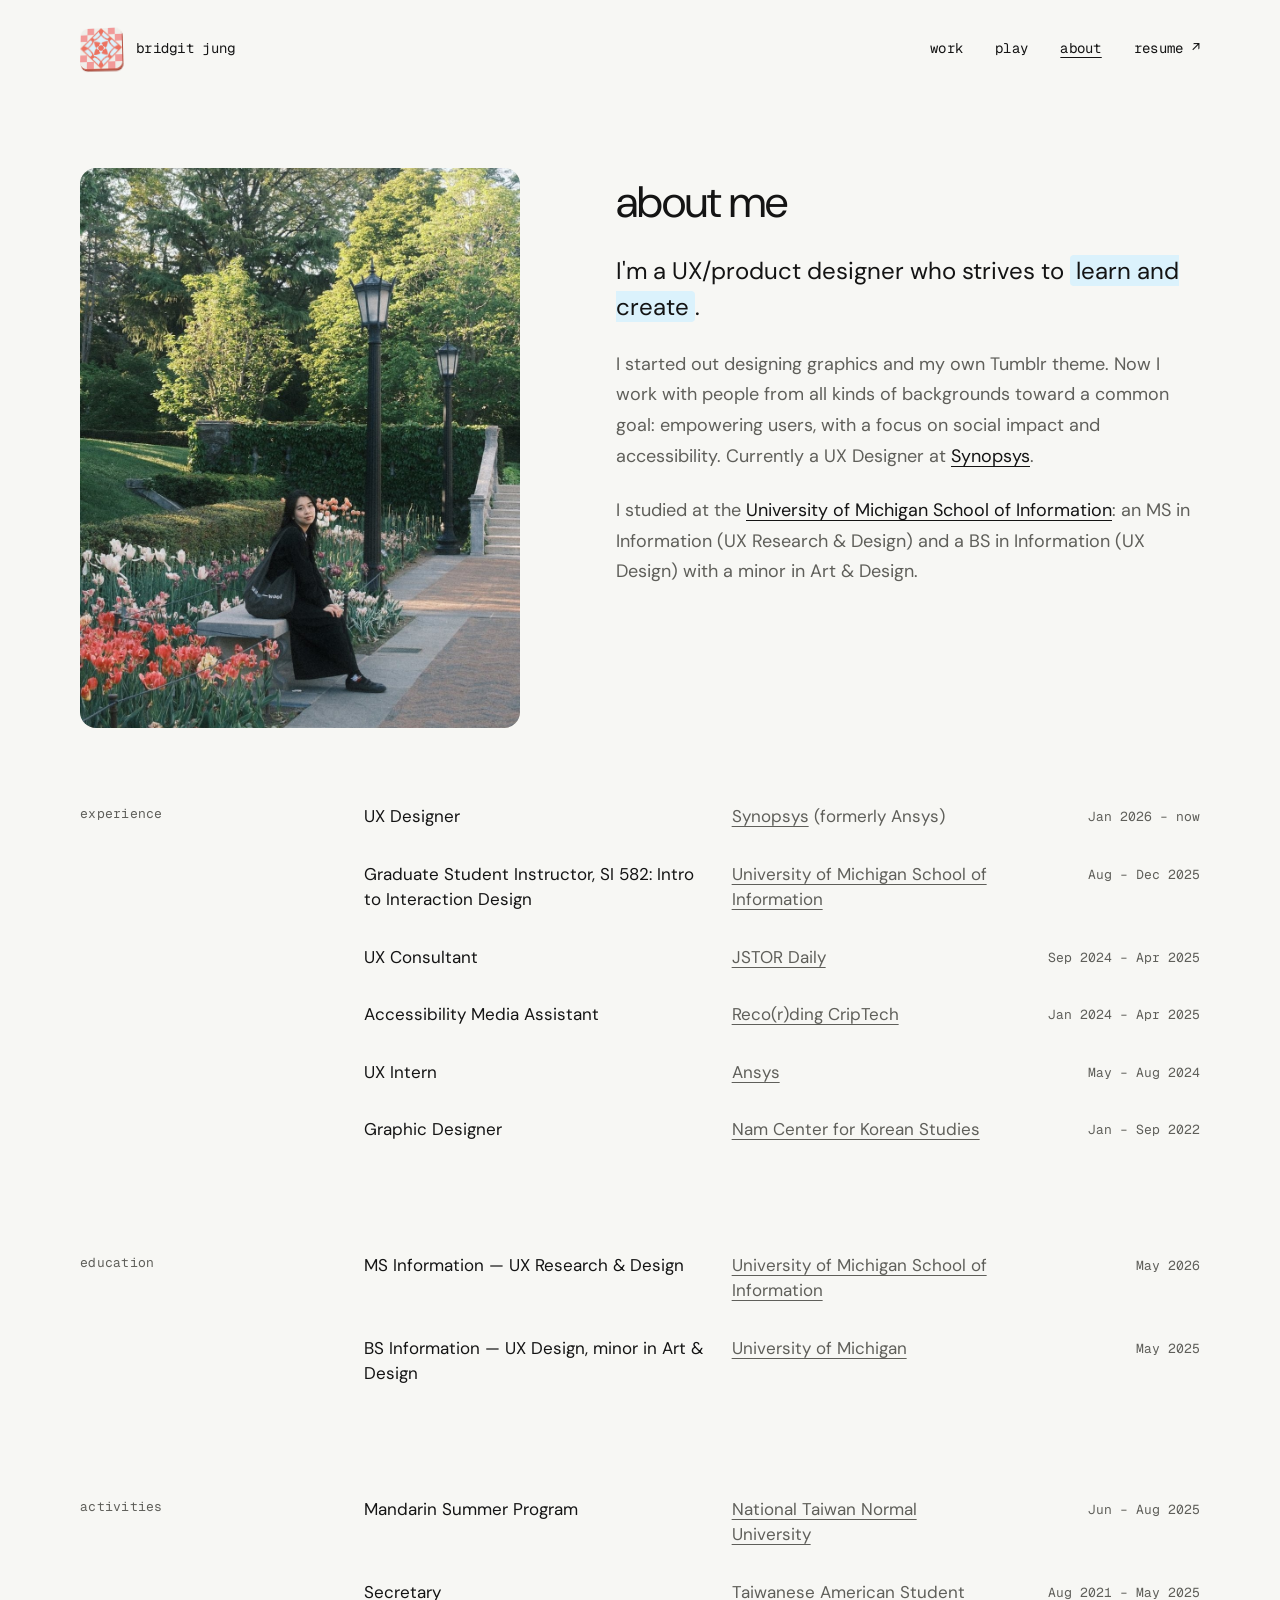
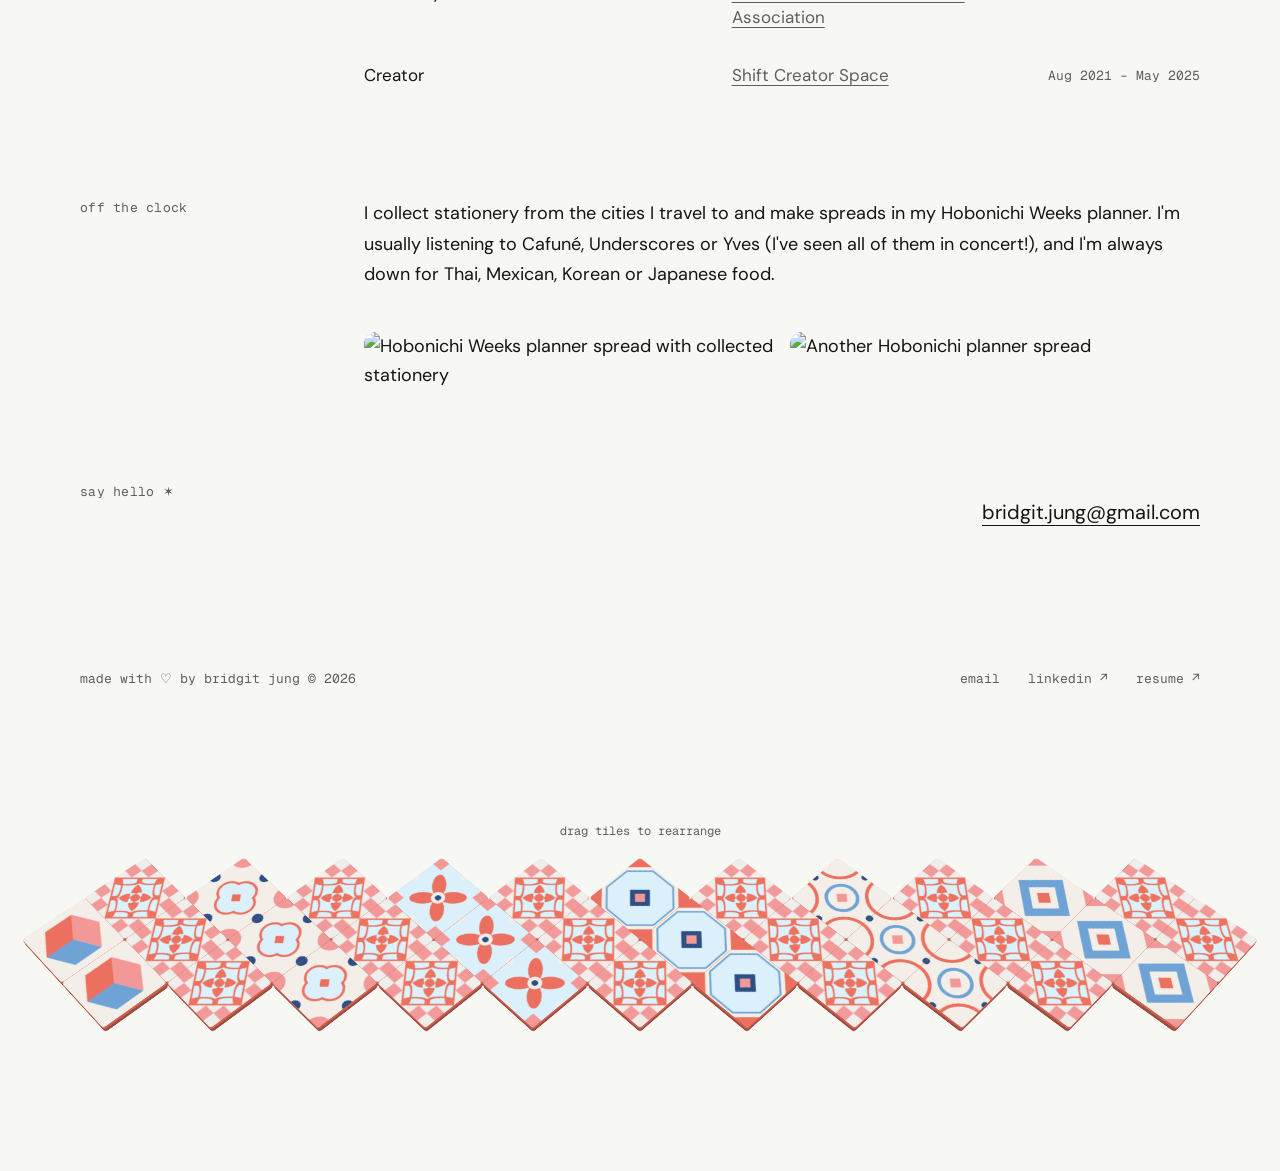
==== commit 7784ebb0: "Give each case study its own row and drop the divider lines The homepage grid put two case studies s" ====
--- a/about.html
+++ b/about.html
@@ -56,27 +56,19 @@
     <section id="experience">
       <h2>experience</h2>
       <ul class="about-rows">
-        <li><span class="role">UX Designer</span><span class="org"><a href="https://www.synopsys.com/" target="_blank" rel="noopener">Synopsys</a></span><span class="when">Jan 2025 – now</span></li>
-        <li><span class="role">Graduate Student Instructor, SI 582</span><span class="org"><a href="https://www.si.umich.edu/" target="_blank" rel="noopener">University of Michigan</a></span><span class="when">Sep – Dec 2025</span></li>
+        <li><span class="role">UX Designer</span><span class="org"><a href="https://www.synopsys.com/" target="_blank" rel="noopener">Synopsys</a> (formerly Ansys)</span><span class="when">Jan 2026 – now</span></li>
+        <li><span class="role">Graduate Student Instructor, SI 582: Intro to Interaction Design</span><span class="org"><a href="https://www.si.umich.edu/" target="_blank" rel="noopener">University of Michigan School of Information</a></span><span class="when">Aug – Dec 2025</span></li>
+        <li><span class="role">UX Consultant</span><span class="org"><a href="https://daily.jstor.org/" target="_blank" rel="noopener">JSTOR Daily</a></span><span class="when">Sep 2024 – Apr 2025</span></li>
+        <li><span class="role">Accessibility Media Assistant</span><span class="org"><a href="https://recordingcriptech.groundworks.io/" target="_blank" rel="noopener">Reco(r)ding CripTech</a></span><span class="when">Jan 2024 – Apr 2025</span></li>
         <li><span class="role">UX Intern</span><span class="org"><a href="https://www.ansys.com/" target="_blank" rel="noopener">Ansys</a></span><span class="when">May – Aug 2024</span></li>
-        <li><span class="role">Accessibility Media Assistant</span><span class="org"><a href="https://recordingcriptech.groundworks.io/" target="_blank" rel="noopener">Reco(r)ding CripTech</a></span><span class="when">Jan 2024 – Apr 2025</span></li>
-        <li><span class="role">Research Assistant &amp; Designer</span><span class="org"><a href="https://www.si.umich.edu/" target="_blank" rel="noopener">School of Information</a></span><span class="when">Jun 2022 – Dec 2025</span></li>
         <li><span class="role">Graphic Designer</span><span class="org"><a href="https://ii.umich.edu/ncks" target="_blank" rel="noopener">Nam Center for Korean Studies</a></span><span class="when">Jan – Sep 2022</span></li>
-      </ul>
-    </section>
-
-    <section id="projects">
-      <h2>projects</h2>
-      <ul class="about-rows">
-        <li><span class="role">Service Designer</span><span class="org"><a href="https://cityofdearborn.org/" target="_blank" rel="noopener">Dearborn Administrative Center</a></span><span class="when">Sep – Dec 2025</span></li>
-        <li><span class="role">UX Consultant</span><span class="org"><a href="https://daily.jstor.org/" target="_blank" rel="noopener">JSTOR Daily</a></span><span class="when">Sep 2024 – Apr 2025</span></li>
       </ul>
     </section>
 
     <section id="education">
       <h2>education</h2>
       <ul class="about-rows">
-        <li><span class="role">MS Information — UX Research &amp; Design</span><span class="org"><a href="https://www.si.umich.edu/" target="_blank" rel="noopener">University of Michigan</a></span><span class="when">May 2026</span></li>
+        <li><span class="role">MS Information — UX Research &amp; Design</span><span class="org"><a href="https://www.si.umich.edu/" target="_blank" rel="noopener">University of Michigan School of Information</a></span><span class="when">May 2026</span></li>
         <li><span class="role">BS Information — UX Design, minor in Art &amp; Design</span><span class="org"><a href="https://www.si.umich.edu/" target="_blank" rel="noopener">University of Michigan</a></span><span class="when">May 2025</span></li>
       </ul>
     </section>
--- a/css/style.css
+++ b/css/style.css
@@ -98,7 +98,6 @@
   align-items: baseline;
   gap: 16px;
   padding-bottom: 20px;
-  border-bottom: 1px solid var(--line);
   font-family: var(--mono);
   font-size: 13px;
   color: var(--muted);
@@ -128,11 +127,16 @@
 .projects {
   padding-top: 48px;
   display: grid;
-  grid-template-columns: repeat(2, minmax(0, 1fr));
-  gap: 80px 32px;
-}
-.project { display: flex; flex-direction: column; gap: 40px; }
-.projects { column-gap: 56px; }
+  grid-template-columns: 1fr;
+  gap: 104px;
+}
+/* each case study owns a full row: cover on the left, text alongside it */
+.project {
+  display: grid;
+  grid-template-columns: minmax(0, 1.25fr) minmax(0, 1fr);
+  gap: 56px;
+  align-items: start;
+}
 .project-figure { position: relative; }
 .project-media {
   display: block;
@@ -156,9 +160,9 @@
   justify-content: space-between;
   align-items: baseline;
   gap: 16px;
-  font-size: 22px;
+  font-size: 28px;
   font-weight: 500;
-  letter-spacing: -0.01em;
+  letter-spacing: -0.015em;
 }
 .project-info h2 a.accent { color: var(--text); text-decoration: none; }
 .project-info h2 a.accent:hover { text-decoration: underline; }
@@ -368,6 +372,9 @@
 }
 .tile-info[hidden] { display: none; }
 .tile-info p { margin: 10px 0 0; }
+.tile-info-fig { margin: 12px 0 0; }
+.tile-info-fig img { display: block; width: 100%; height: auto; border-radius: 8px; }
+.tile-info-fig figcaption { margin-top: 6px; font-family: var(--mono); font-size: 11px; color: var(--muted); }
 .tile-info mark { padding: 0 4px; border-radius: 3px; }
 .tile-info-kicker { font-family: var(--mono); font-size: 12px; color: var(--muted); }
 
@@ -441,12 +448,11 @@
   margin: 0 0 24px;
   padding: 24px 0 0;
   list-style: none;
-  border-top: 1px solid var(--line);
 }
 .cs-meta li { display: flex; flex-direction: column; gap: 6px; }
 .cs-meta strong { font-family: var(--mono); font-size: 12px; font-weight: 400; color: var(--muted); letter-spacing: 0.04em; text-transform: lowercase; }
 
-.cs section { margin-top: 56px; padding-top: 20px; border-top: 1px solid var(--line); }
+.cs section { margin-top: 56px; padding-top: 20px; }
 .cs h2 {
   font-family: var(--mono);
   font-weight: 400;
@@ -512,13 +518,11 @@
 .embed { position: relative; width: 100%; aspect-ratio: 16 / 10; border-radius: 12px; overflow: hidden; background: var(--card); margin: 24px 0; }
 .embed iframe { position: absolute; inset: 0; width: 100%; height: 100%; border: 0; }
 
-.cs-outro { font-family: var(--mono); font-size: 14px; color: var(--muted); margin-top: 48px; padding-top: 20px; border-top: 1px solid var(--line); }
+.cs-outro { font-family: var(--mono); font-size: 14px; color: var(--muted); margin-top: 48px; padding-top: 20px; }
 
 .next-project {
   margin-top: 56px;
   padding: 40px 0;
-  border-top: 1px solid var(--line);
-  border-bottom: 1px solid var(--line);
   display: flex;
   justify-content: space-between;
   align-items: center;
@@ -598,7 +602,6 @@
   gap: 4px 24px;
   padding: 14px 0;
   margin: 0;
-  border-bottom: 1px solid var(--line);
 }
 .exp-list .role { font-weight: 500; }
 .exp-list .role em { font-style: normal; font-weight: 400; color: var(--muted); }
@@ -714,7 +717,7 @@
   .hero { padding: 48px 0 72px; }
   .hero-intro { font-size: 32px; }
   .hero-meta { font-size: 18px; }
-  .projects { grid-template-columns: 1fr; gap: 56px; }
+  .projects { gap: 56px; }
   .play-strip { padding-top: 96px; }
   .play-grid { grid-template-columns: repeat(3, minmax(0, 1fr)); }
   .play-grid a:nth-child(n + 4) { display: none; }
@@ -731,7 +734,8 @@
   .art-grid { gap: 10px; }
   .sticker { width: clamp(64px, 22%, 100px); }
   .sticker-br, .sticker-br.sticker-lg { right: -8px; bottom: -14px; }
-  .project { gap: 28px; }
+  .project { grid-template-columns: 1fr; gap: 28px; }
+  .project-info h2 { font-size: 24px; }
   .back-to-top { right: 16px; bottom: 16px; }
 }
 
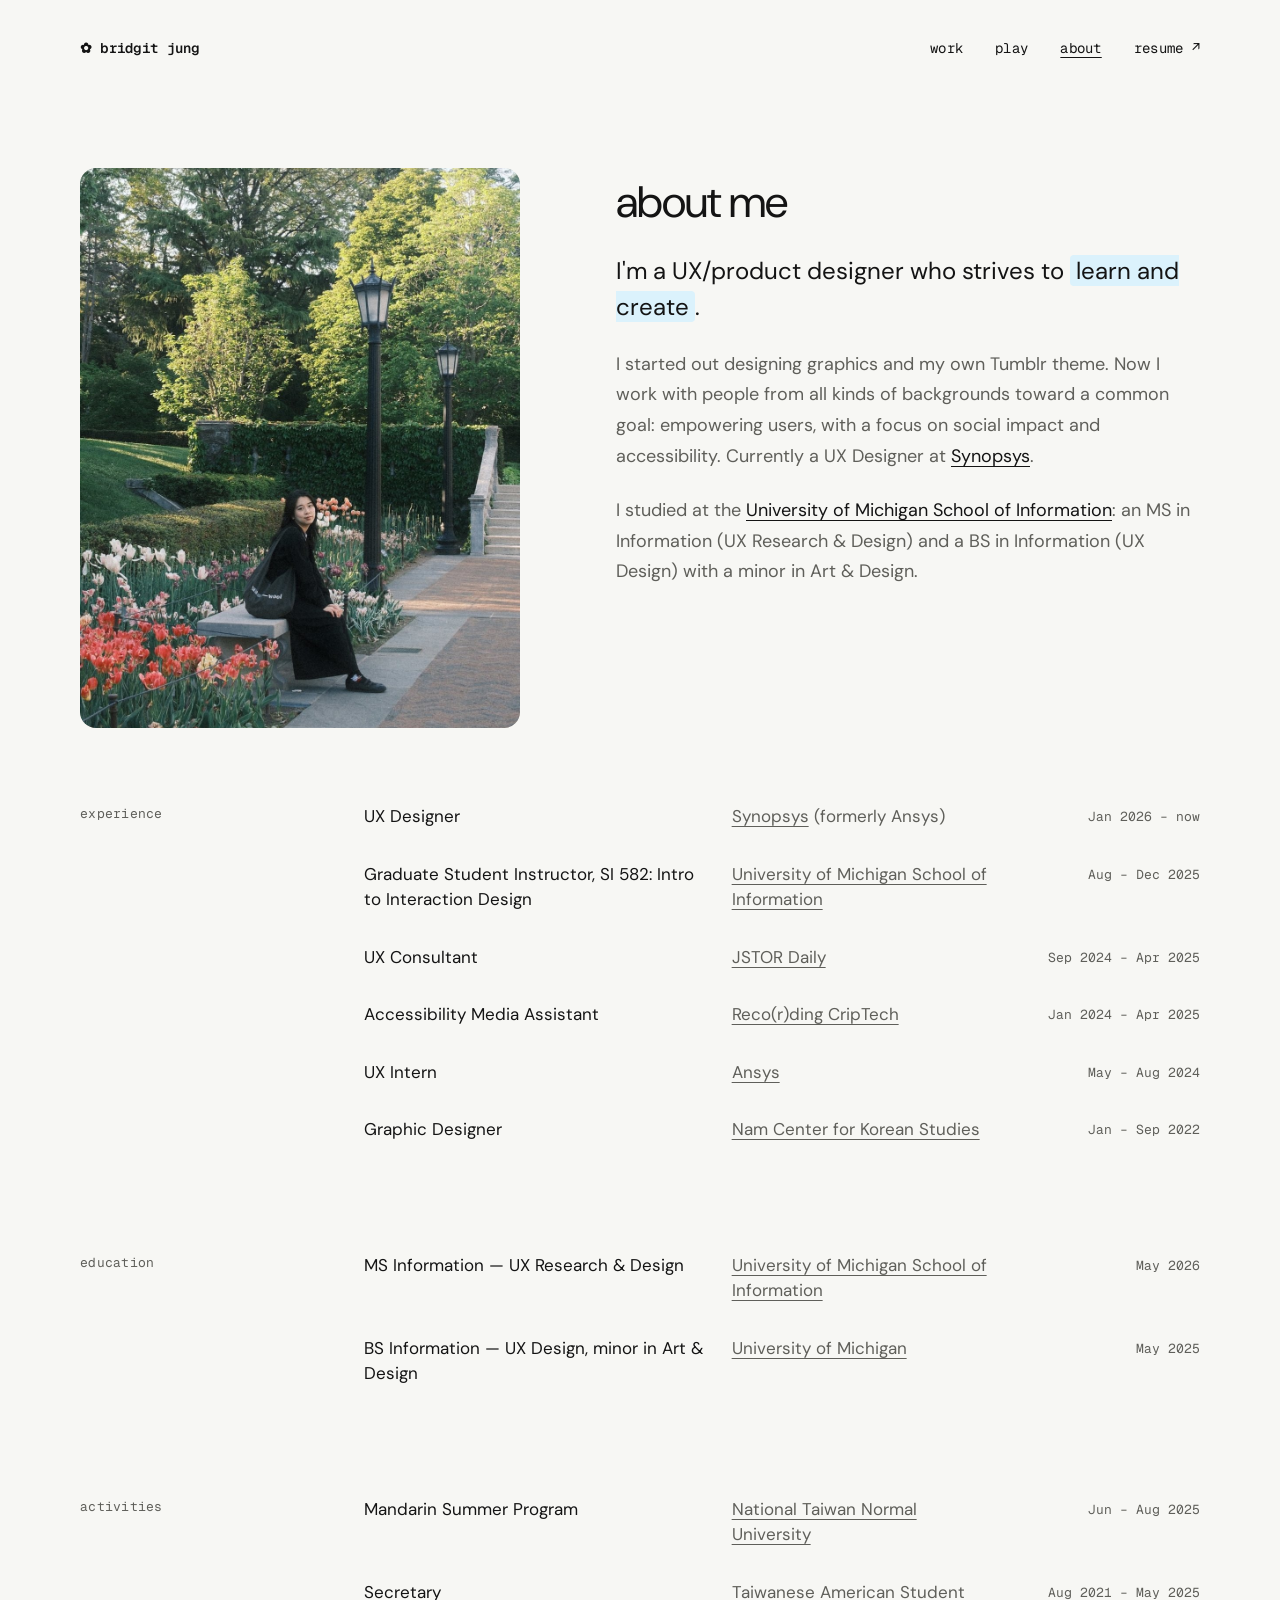
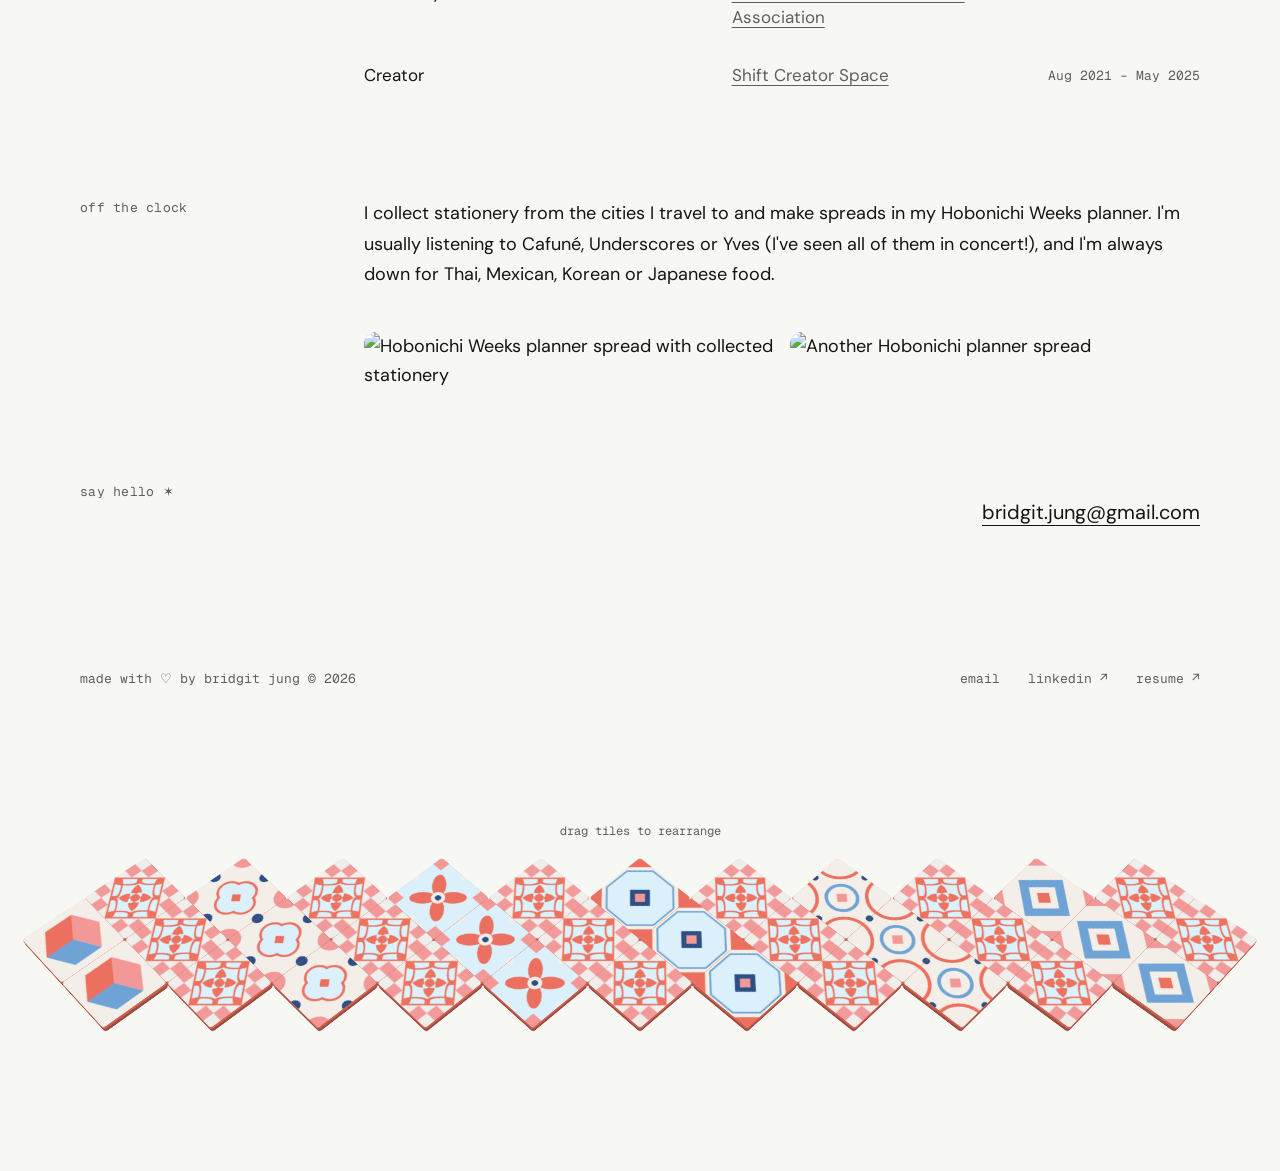
==== commit c43b0df4: "Swap the nav logo tile for a bold name with a ✿ Co-Authored-By: Claude Opus 5.5 <noreply@anthropic.c" ====
--- a/about.html
+++ b/about.html
@@ -31,7 +31,7 @@
 
   <header class="topbar">
     <a class="brand" href="index.html" aria-label="bridgit jung, home">
-      <img src="assets/tiles/logo-tile.png" alt="" width="42" height="42" />
+      <span aria-hidden="true">✿</span>
       <span>bridgit jung</span>
     </a>
     <nav class="topnav" aria-label="Main">
--- a/css/style.css
+++ b/css/style.css
@@ -70,18 +70,8 @@
   position: relative;
   z-index: 10;
 }
-.brand { display: flex; align-items: center; gap: 14px; }
-.brand img {
-  width: 42px;
-  height: 42px;
-  border-radius: 7px;
-  display: block;
-  transform: perspective(240px) rotateX(16deg) rotateY(-8deg);
-  box-shadow: 0.5px 1.5px 0 var(--coral-dk), 1px 2.5px 0 var(--coral-dkr);
-  transition: transform 0.25s ease;
-}
+.brand { display: flex; align-items: center; gap: 8px; font-weight: 600; }
 .brand:hover { opacity: 1; }
-.brand:hover img { transform: perspective(240px) rotateX(16deg) rotateY(-8deg) scale(1.08); }
 .topnav { display: flex; gap: 32px; flex-wrap: wrap; }
 .topnav a[aria-current="page"] { text-decoration: underline; text-underline-offset: 4px; }
 
@@ -105,27 +95,30 @@
 
 /* ---- hero ---- */
 .hero {
-  padding: 96px 0 112px;
+  padding: 32px 0 56px;
   display: flex;
   align-items: center;
   justify-content: space-between;
   gap: 48px;
 }
-.hero-text { display: flex; flex-direction: column; gap: 28px; max-width: 640px; }
+.hero-text { display: flex; flex-direction: column; gap: 20px; max-width: 640px; }
 .hero-intro {
   margin: 0;
-  font-size: 44px;
+  font-size: 36px;
   line-height: 1.25;
   font-weight: 400;
   letter-spacing: -0.02em;
 }
-.hero-meta { margin: 0; font-size: 20px; line-height: 1.6; color: var(--muted); }
+.hero-meta { list-style: none; margin: 0; padding: 0; display: flex; flex-direction: column; gap: 6px; font-size: 18px; line-height: 1.5; color: var(--muted); }
+.hero-meta .logo { display: inline-block; height: 20px; width: auto; vertical-align: -3px; margin: 0 2px; }
+.hero-meta img[src*="synopsys"] { border-radius: 4px; }
+.hero-meta .nowrap { white-space: nowrap; }
 .hero-meta a { color: var(--text); text-decoration: underline; text-decoration-thickness: 1px; text-underline-offset: 4px; }
 .hero-status { margin: 0; font-family: var(--mono); font-size: 13px; color: var(--muted); }
 
 /* ---- projects ---- */
 .projects {
-  padding-top: 48px;
+  padding-top: 24px;
   display: grid;
   grid-template-columns: 1fr;
   gap: 104px;
@@ -143,6 +136,8 @@
   border-radius: 16px;
   overflow: hidden;
   background: var(--card);
+  /* clip-path, not just overflow, so the video layer can't bleed black edges during the hover zoom */
+  clip-path: inset(0 round 16px);
   transition: transform 0.35s ease;
 }
 .project-media:hover { transform: scale(1.02); opacity: 1; }
@@ -152,6 +147,7 @@
   width: 100%;
   aspect-ratio: 674 / 479;
   object-fit: cover;
+  background: var(--card);
 }
 .project-info { display: flex; flex-direction: column; gap: 8px; }
 .project-info h2 {
@@ -184,26 +180,8 @@
 }
 .tags li { border: 1px solid var(--line); border-radius: 24px; padding: 2px 12px; white-space: nowrap; }
 
-/* work in progress card (Ansys Discovery) */
-.project-media.wip {
-  aspect-ratio: 674 / 479;
-  display: flex;
-  flex-direction: column;
-  align-items: center;
-  justify-content: center;
-  gap: 20px;
-  background: #ffffff;
-  border: 1px solid var(--line);
-}
-.project-media.wip:hover { transform: none; }
-.project-media.wip span {
-  font-family: var(--mono);
-  font-size: 13px;
-  color: var(--muted);
-  background: var(--bg);
-  padding: 6px 14px;
-  border-radius: 24px;
-}
+/* cover without a case study link (Ansys Discovery) */
+.project-media.static:hover { transform: none; }
 
 /* ---- play strip (home) ---- */
 .play-strip { padding-top: 144px; display: flex; flex-direction: column; gap: 32px; }
@@ -291,7 +269,7 @@
 
 /* ================= tiles ================= */
 /* draggable hero tiles */
-.tile-play { flex-shrink: 0; width: 500px; display: flex; flex-direction: column; align-items: center; gap: 16px; }
+.tile-play { flex-shrink: 0; width: 360px; display: flex; flex-direction: column; align-items: center; gap: 16px; }
 .tile-stage-wrap { width: 500px; height: 500px; position: relative; }
 .tile-stage { position: absolute; left: 0; top: 0; width: 500px; height: 500px; perspective: 1600px; transform-origin: 0 0; }
 .tile-plane {
@@ -331,7 +309,7 @@
   display: none;
 }
 .tile-ghost.on { display: block; }
-.tile-hint { display: flex; gap: 20px; align-items: center; font-family: var(--mono); font-size: 12px; color: var(--muted); }
+.tile-hint { display: flex; gap: 14px; align-items: center; white-space: nowrap; font-family: var(--mono); font-size: 12px; color: var(--muted); }
 .tile-reset {
   font: inherit;
   color: inherit;
@@ -345,26 +323,34 @@
 
 .tile-hint { position: relative; }
 .tile-info-btn {
+  display: inline-flex;
+  align-items: center;
+  justify-content: center;
+  width: 32px;
+  height: 32px;
+  padding: 0;
   font: inherit;
+  font-size: 13px;
   color: inherit;
   background: transparent;
-  border: 0;
-  padding: 6px 4px;
-  min-height: 32px;
-  text-decoration: underline;
-  text-underline-offset: 3px;
+  border: 1px solid var(--line);
+  border-radius: 50%;
   cursor: pointer;
 }
+.tile-info-btn:hover,
+.tile-info-btn[aria-expanded="true"] { color: var(--text); border-color: var(--text); }
 .tile-info {
   position: absolute;
   right: -8px;
-  bottom: calc(100% + 12px);
-  z-index: 5;
+  top: calc(100% + 12px);
+  z-index: 20;
+  white-space: normal;
   width: min(360px, calc(100vw - 40px));
   padding: 20px 22px;
   border-radius: 14px;
   background: #fff;
   border: 1px solid var(--line);
+  box-shadow: 0 12px 32px rgba(0, 0, 0, 0.08);
   font-family: var(--sans);
   font-size: 14px;
   line-height: 1.6;
@@ -378,10 +364,10 @@
 .tile-info mark { padding: 0 4px; border-radius: 3px; }
 .tile-info-kicker { font-family: var(--mono); font-size: 12px; color: var(--muted); }
 
-/* phones: "what is this?" drops to its own line under the hint */
+/* phones: center the hint row; the card centers under it */
 @media (max-width: 860px) {
-  .tile-hint { flex-wrap: wrap; row-gap: 10px; justify-content: center; }
-  .tile-info-btn { flex-basis: 100%; text-align: center; padding-left: 0; }
+  .tile-hint { justify-content: center; }
+  .tile-info { right: 50%; transform: translateX(50%); }
 }
 
 /* phones: close the gap between the hero copy and the tiles */
@@ -425,9 +411,9 @@
 
 .back-link { font-family: var(--mono); font-size: 13px; color: var(--muted); display: inline-block; margin: 48px 0 32px; }
 
-.cs-cover { border-radius: 16px; overflow: hidden; margin-bottom: 48px; background: var(--card); }
+.cs-cover { border-radius: 16px; overflow: hidden; clip-path: inset(0 round 16px); margin-bottom: 48px; background: var(--card); }
 .cs-cover img,
-.cs-cover video { display: block; width: 100%; height: auto; }
+.cs-cover video { display: block; width: 100%; height: auto; background: var(--card); }
 
 .cs-header { padding-top: 24px; }
 .cs-header h1 {
@@ -704,19 +690,16 @@
 .back-to-top:hover { border-color: var(--text); }
 
 /* ================= responsive ================= */
-@media (max-width: 1100px) {
+@media (max-width: 860px) {
   .hero { flex-direction: column; align-items: flex-start; }
   .tile-play { align-self: center; }
-}
-
-@media (max-width: 860px) {
   body { font-size: 17px; }
   .topbar, main { padding: 0 20px; }
   .topbar { min-height: 80px; padding-top: 12px; padding-bottom: 12px; }
   .topnav { gap: 20px; }
-  .hero { padding: 48px 0 72px; }
-  .hero-intro { font-size: 32px; }
-  .hero-meta { font-size: 18px; }
+  .hero { padding: 24px 0 48px; }
+  .hero-intro { font-size: 28px; }
+  .hero-meta { font-size: 16px; }
   .projects { gap: 56px; }
   .play-strip { padding-top: 96px; }
   .play-grid { grid-template-columns: repeat(3, minmax(0, 1fr)); }
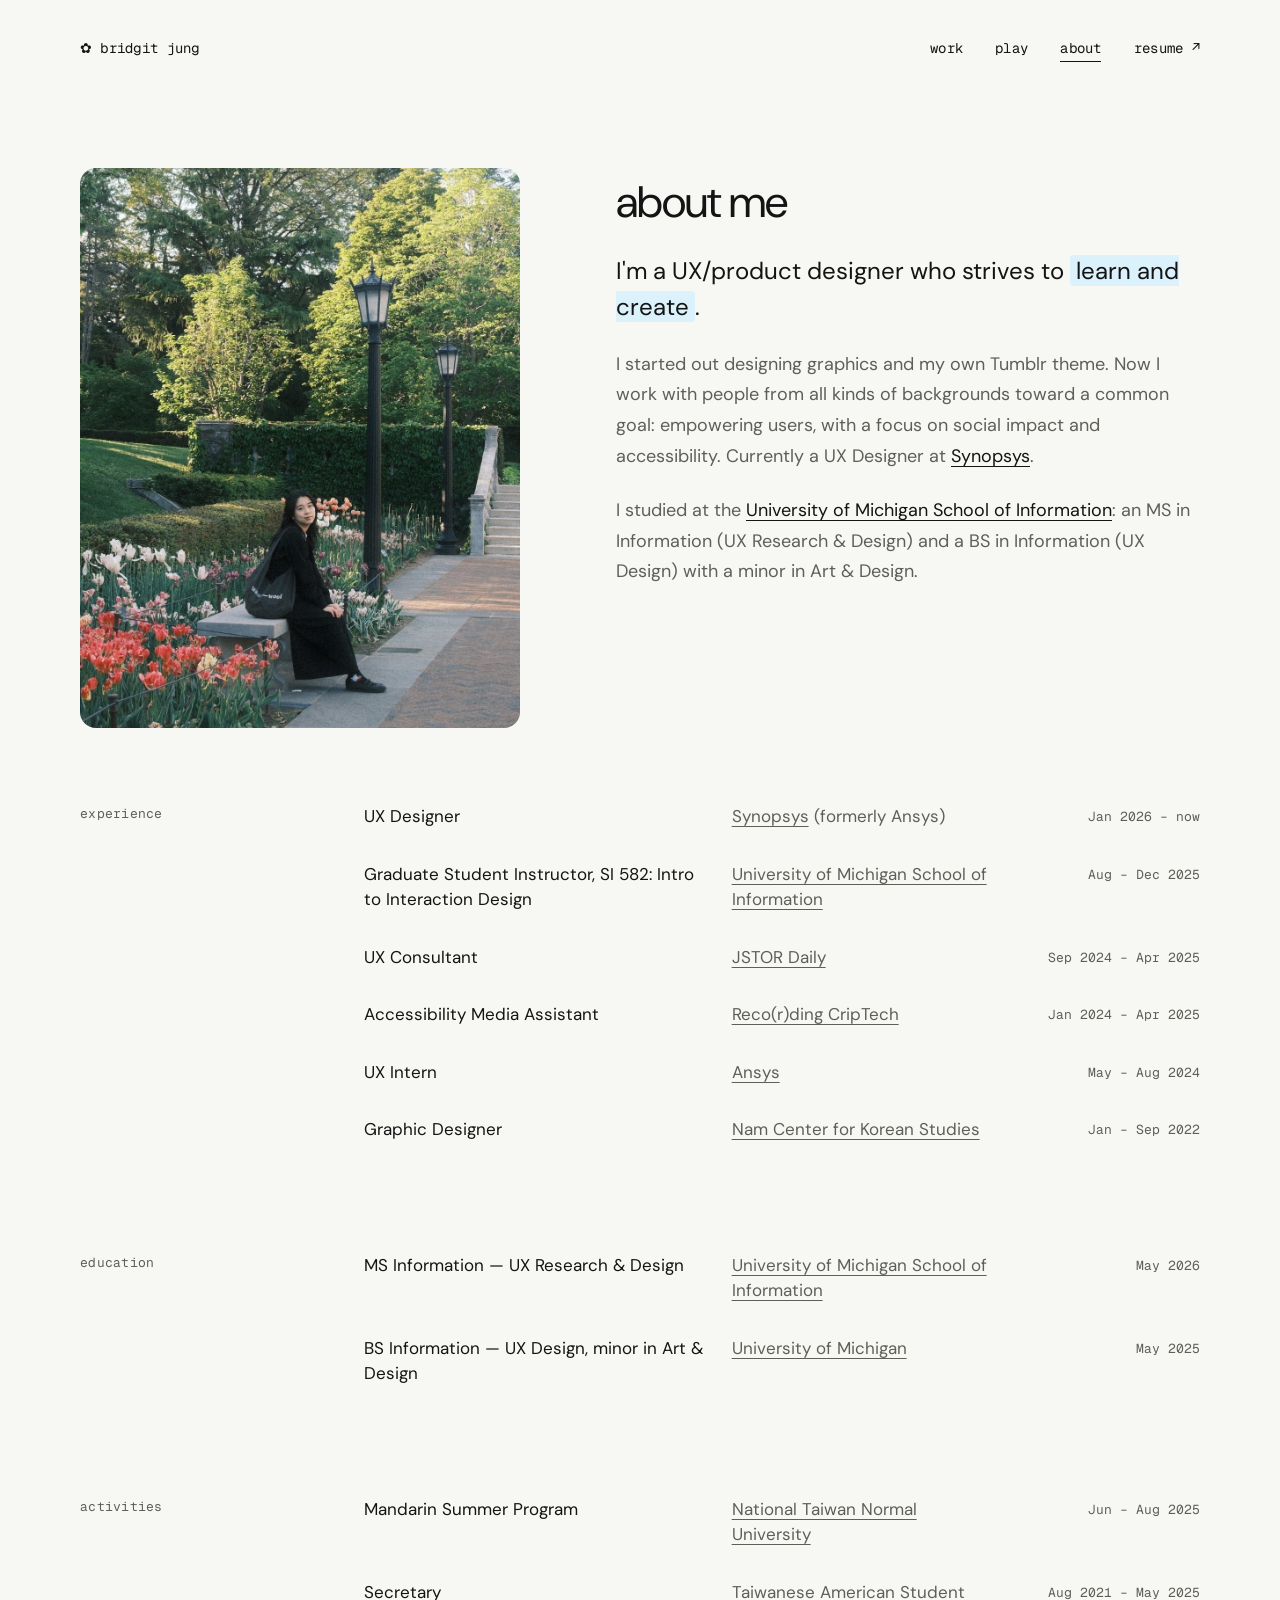
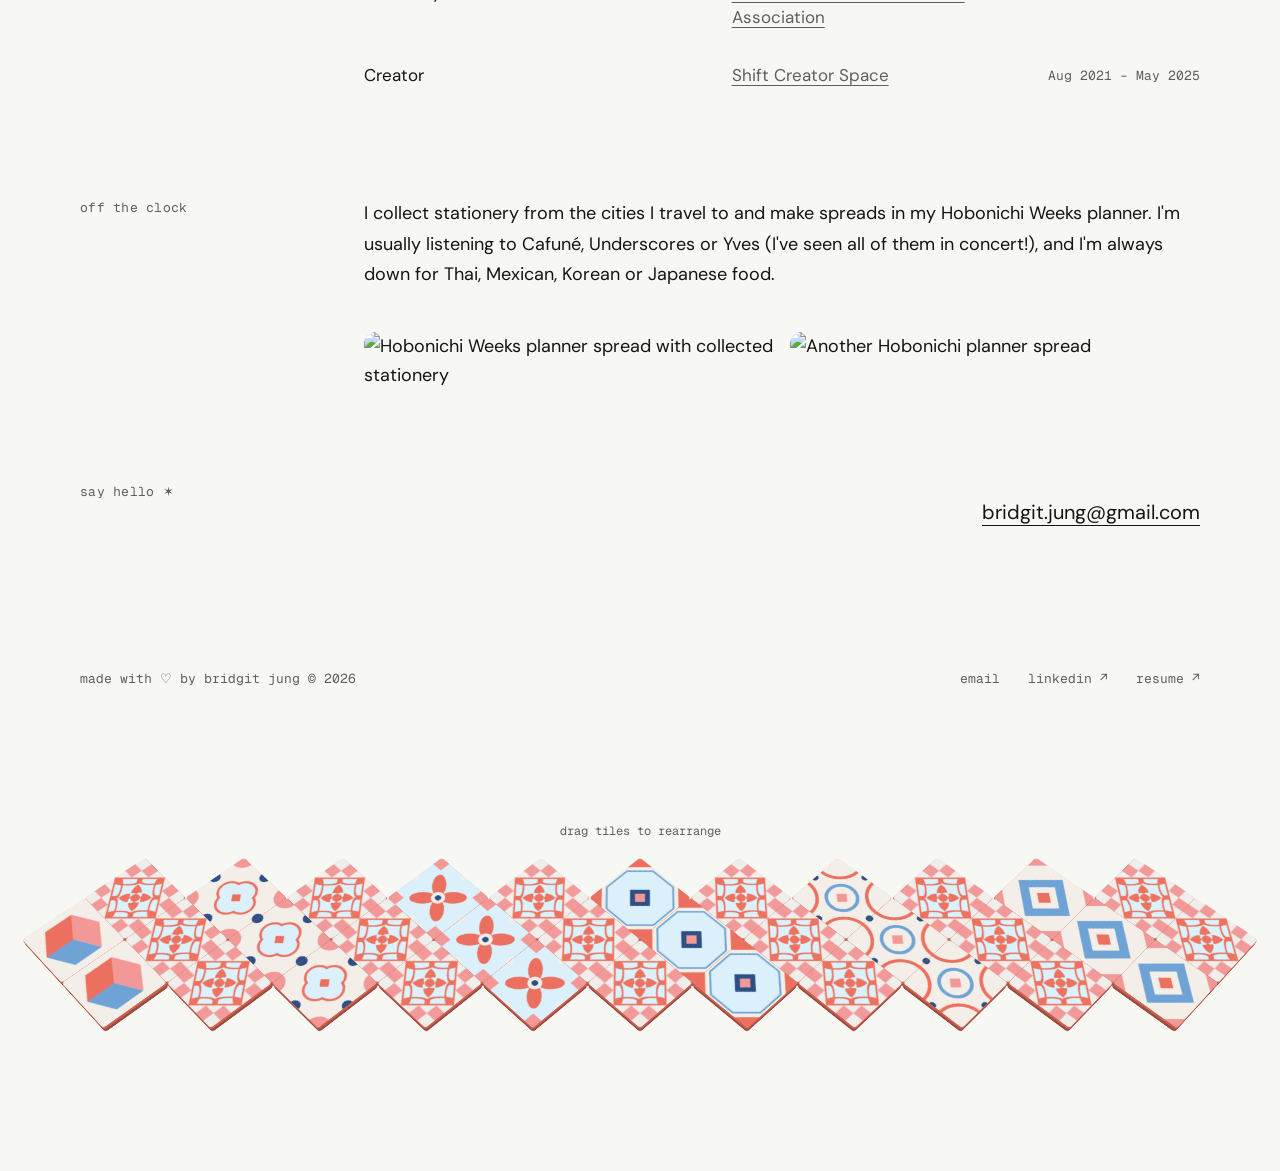
==== commit 0cb2ef5f: "Slide the nav underline between pages; sticky nav on phones navline.js remembers where the underline" ====
--- a/about.html
+++ b/about.html
@@ -107,6 +107,7 @@
   <script src="js/reveal.js"></script>
   <script src="js/lightbox.js"></script>
   <script src="js/backtotop.js"></script>
+  <script src="js/navline.js"></script>
   <script src="js/tiles.js"></script>
   <script src="js/toc.js"></script>
   <script defer src="/_vercel/insights/script.js"></script>
--- a/css/style.css
+++ b/css/style.css
@@ -70,10 +70,14 @@
   position: relative;
   z-index: 10;
 }
-.brand { display: flex; align-items: center; gap: 8px; font-weight: 600; }
+.brand { display: flex; align-items: center; gap: 8px; }
 .brand:hover { opacity: 1; }
-.topnav { display: flex; gap: 32px; flex-wrap: wrap; }
+.topnav { display: flex; gap: 32px; flex-wrap: wrap; position: relative; }
 .topnav a[aria-current="page"] { text-decoration: underline; text-underline-offset: 4px; }
+/* js/navline.js swaps the underline for a line that slides between pages */
+.topnav.has-line a[aria-current="page"] { text-decoration: none; }
+.nav-line { position: absolute; left: 0; top: 0; height: 1px; background: currentColor; pointer-events: none; }
+.nav-line.slide { transition: transform 0.5s cubic-bezier(0.65, 0, 0.35, 1), width 0.5s cubic-bezier(0.65, 0, 0.35, 1); }
 
 /* ---- layout ---- */
 main {
@@ -128,7 +132,7 @@
   display: grid;
   grid-template-columns: minmax(0, 1.25fr) minmax(0, 1fr);
   gap: 56px;
-  align-items: start;
+  align-items: center;
 }
 .project-figure { position: relative; }
 .project-media {
@@ -364,17 +368,6 @@
 .tile-info mark { padding: 0 4px; border-radius: 3px; }
 .tile-info-kicker { font-family: var(--mono); font-size: 12px; color: var(--muted); }
 
-/* phones: center the hint row; the card centers under it */
-@media (max-width: 860px) {
-  .tile-hint { justify-content: center; }
-  .tile-info { right: 50%; transform: translateX(50%); }
-}
-
-/* phones: close the gap between the hero copy and the tiles */
-@media (max-width: 860px) {
-  .hero { gap: 16px; }
-}
-
 /* tile band at the bottom of every page */
 .tile-floor { position: relative; margin-top: 24px; height: 280px; overflow: hidden; }
 .floor-stage {
@@ -691,8 +684,9 @@
 
 /* ================= responsive ================= */
 @media (max-width: 860px) {
-  .hero { flex-direction: column; align-items: flex-start; }
-  .tile-play { align-self: center; }
+  .topbar { position: sticky; top: 0; background: var(--bg); }
+  /* phones: hero tiles hidden; the tile band at the bottom stays */
+  .tile-play { display: none; }
   body { font-size: 17px; }
   .topbar, main { padding: 0 20px; }
   .topbar { min-height: 80px; padding-top: 12px; padding-bottom: 12px; }
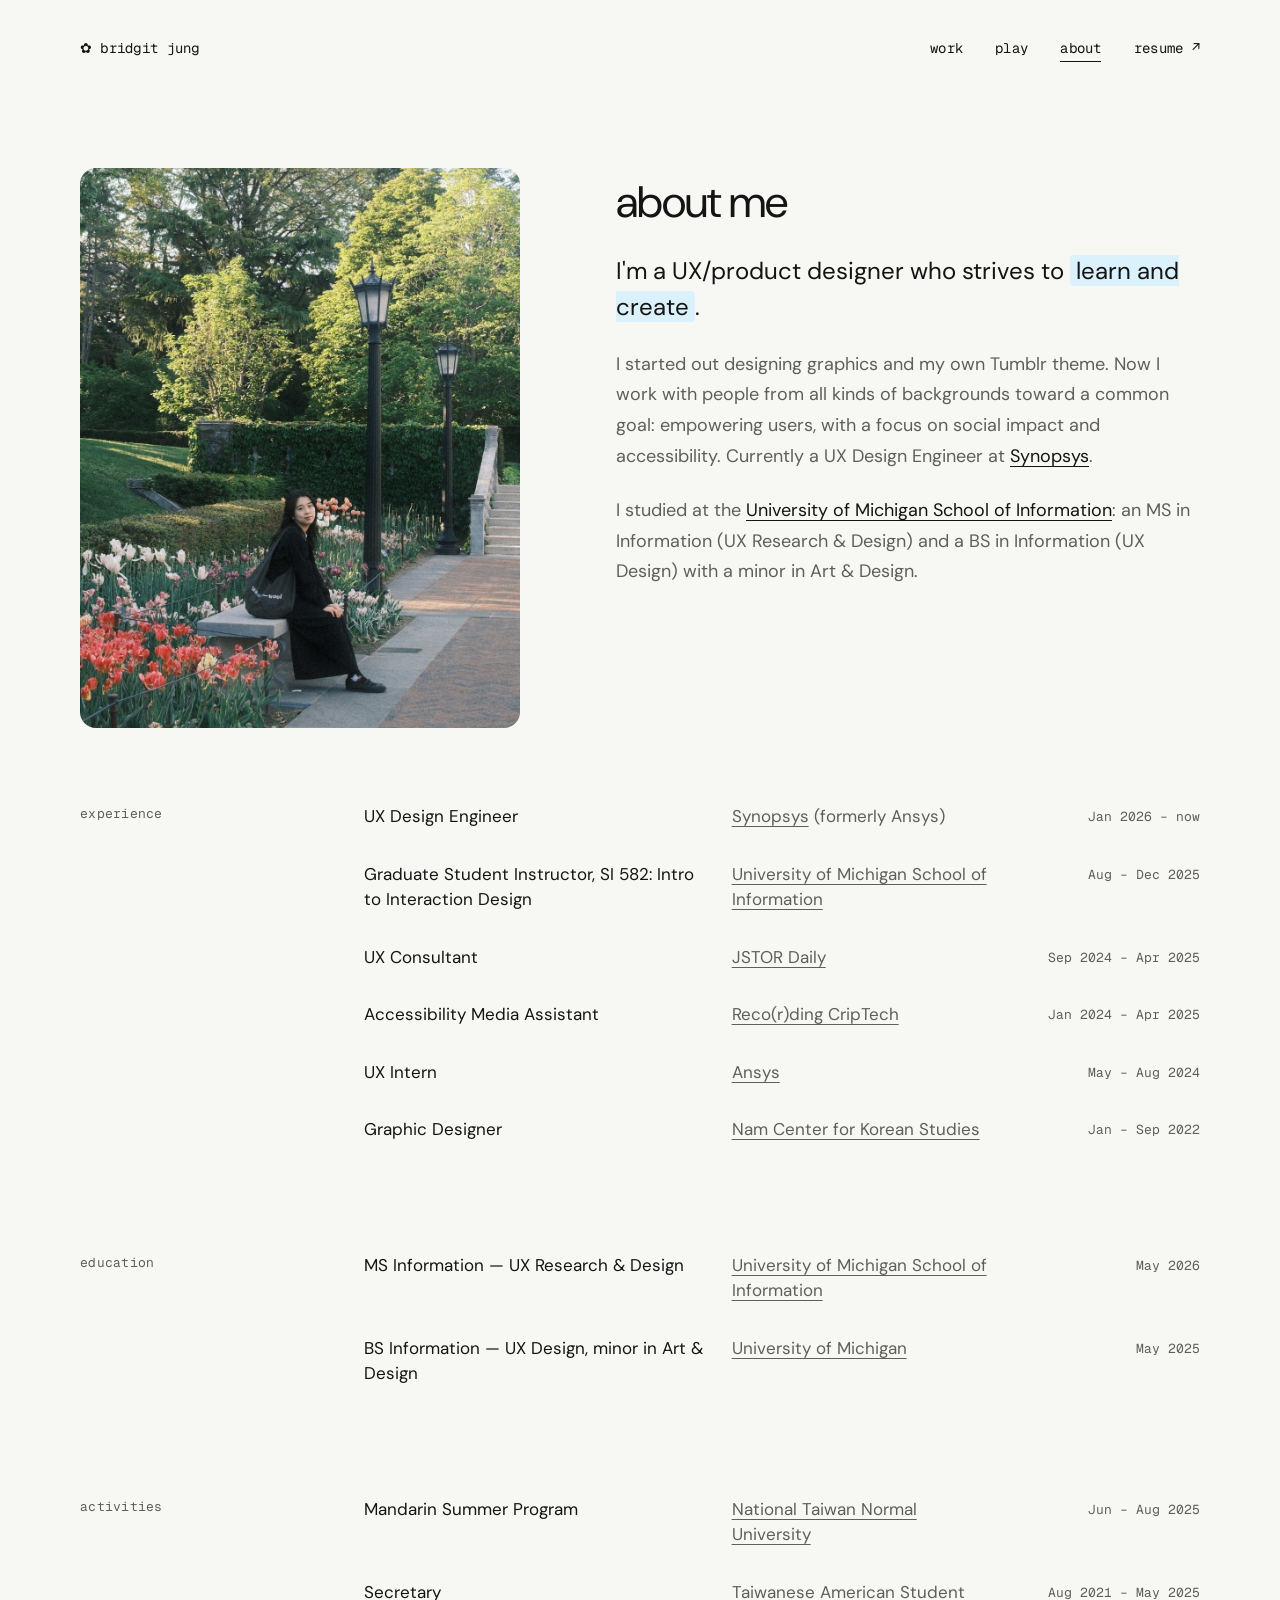
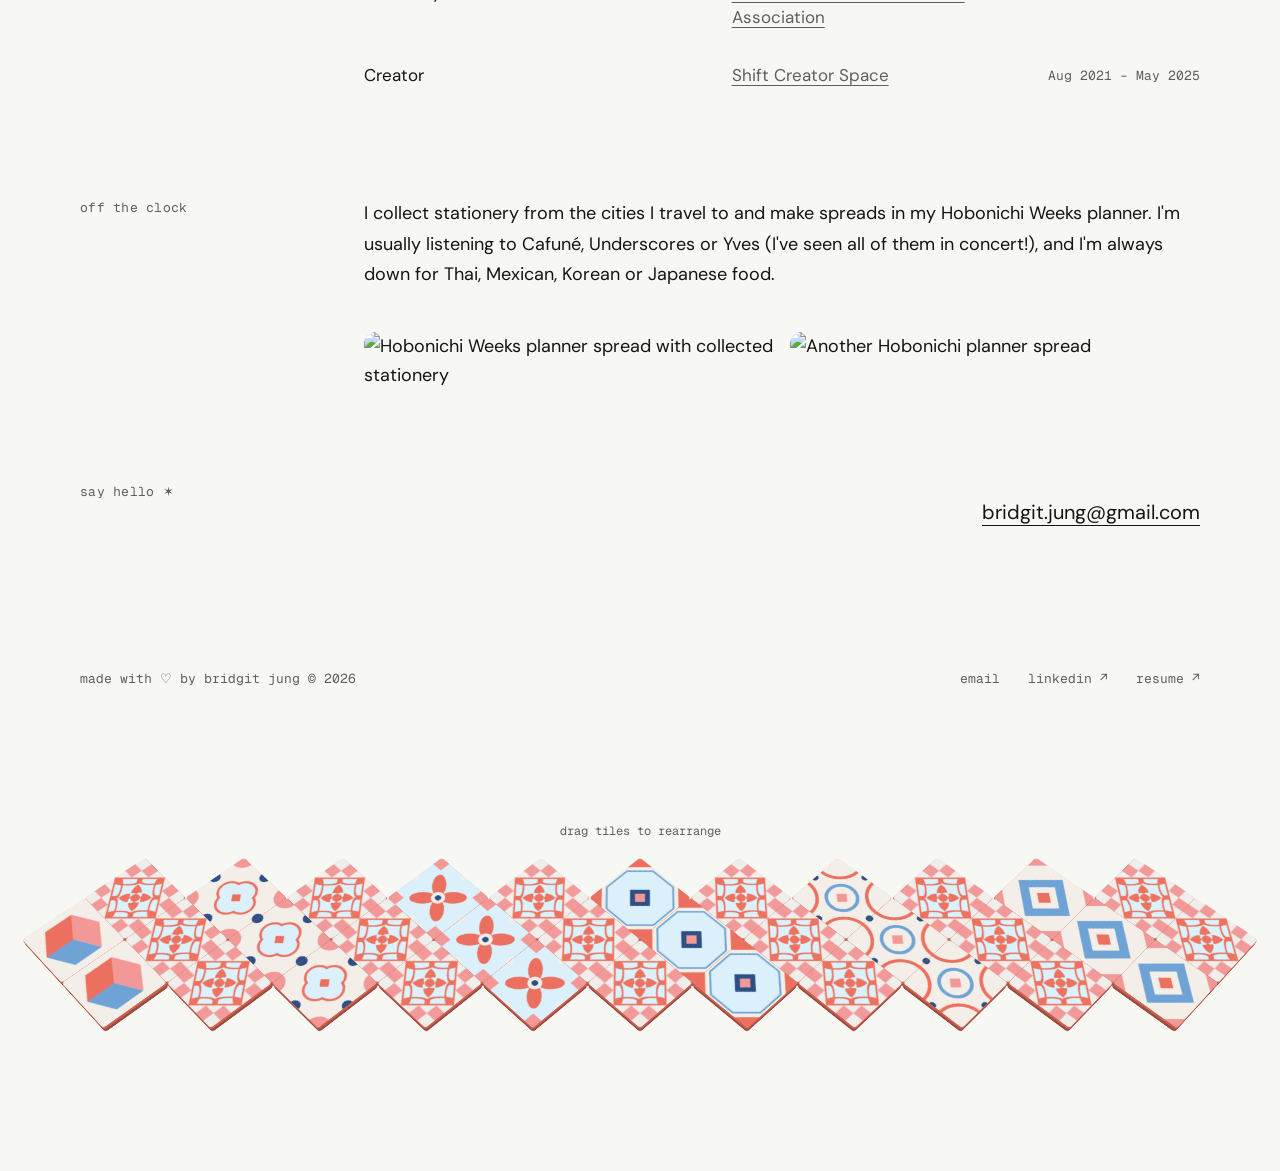
==== commit f43abfef: "Update Synopsys title to UX Design Engineer on the about page Co-Authored-By: Claude Opus 5.5 <norep" ====
--- a/about.html
+++ b/about.html
@@ -48,7 +48,7 @@
       <div class="about-intro">
         <h1 class="page-title">about me</h1>
         <p class="about-lede">I'm a UX/product designer who strives to <mark>learn and create</mark>.</p>
-        <p>I started out designing graphics and my own Tumblr theme. Now I work with people from all kinds of backgrounds toward a common goal: empowering users, with a focus on social impact and accessibility. Currently a UX Designer at <a href="https://www.synopsys.com/" target="_blank" rel="noopener">Synopsys</a>.</p>
+        <p>I started out designing graphics and my own Tumblr theme. Now I work with people from all kinds of backgrounds toward a common goal: empowering users, with a focus on social impact and accessibility. Currently a UX Design Engineer at <a href="https://www.synopsys.com/" target="_blank" rel="noopener">Synopsys</a>.</p>
         <p>I studied at the <a href="https://www.si.umich.edu/" target="_blank" rel="noopener">University of Michigan School of Information</a>: an MS in Information (UX Research &amp; Design) and a BS in Information (UX Design) with a minor in Art &amp; Design.</p>
       </div>
     </header>
@@ -56,7 +56,7 @@
     <section id="experience">
       <h2>experience</h2>
       <ul class="about-rows">
-        <li><span class="role">UX Designer</span><span class="org"><a href="https://www.synopsys.com/" target="_blank" rel="noopener">Synopsys</a> (formerly Ansys)</span><span class="when">Jan 2026 – now</span></li>
+        <li><span class="role">UX Design Engineer</span><span class="org"><a href="https://www.synopsys.com/" target="_blank" rel="noopener">Synopsys</a> (formerly Ansys)</span><span class="when">Jan 2026 – now</span></li>
         <li><span class="role">Graduate Student Instructor, SI 582: Intro to Interaction Design</span><span class="org"><a href="https://www.si.umich.edu/" target="_blank" rel="noopener">University of Michigan School of Information</a></span><span class="when">Aug – Dec 2025</span></li>
         <li><span class="role">UX Consultant</span><span class="org"><a href="https://daily.jstor.org/" target="_blank" rel="noopener">JSTOR Daily</a></span><span class="when">Sep 2024 – Apr 2025</span></li>
         <li><span class="role">Accessibility Media Assistant</span><span class="org"><a href="https://recordingcriptech.groundworks.io/" target="_blank" rel="noopener">Reco(r)ding CripTech</a></span><span class="when">Jan 2024 – Apr 2025</span></li>
--- a/css/style.css
+++ b/css/style.css
@@ -73,6 +73,24 @@
 .brand { display: flex; align-items: center; gap: 8px; }
 .brand:hover { opacity: 1; }
 .topnav { display: flex; gap: 32px; flex-wrap: wrap; position: relative; }
+.nav-toggle {
+  display: none;
+  flex-direction: column;
+  justify-content: center;
+  gap: 5px;
+  width: 40px;
+  height: 40px;
+  margin-right: -8px;
+  padding: 0 9px;
+  border: 0;
+  background: transparent;
+  color: var(--text);
+  cursor: pointer;
+}
+.nav-toggle span { display: block; height: 1.5px; background: currentColor; transition: transform 0.25s ease, opacity 0.2s ease; }
+.menu-open .nav-toggle span:nth-child(1) { transform: translateY(6.5px) rotate(45deg); }
+.menu-open .nav-toggle span:nth-child(2) { opacity: 0; }
+.menu-open .nav-toggle span:nth-child(3) { transform: translateY(-6.5px) rotate(-45deg); }
 .topnav a[aria-current="page"] { text-decoration: underline; text-underline-offset: 4px; }
 /* js/navline.js swaps the underline for a line that slides between pages */
 .topnav.has-line a[aria-current="page"] { text-decoration: none; }
@@ -105,13 +123,38 @@
   justify-content: space-between;
   gap: 48px;
 }
-.hero-text { display: flex; flex-direction: column; gap: 20px; max-width: 640px; }
+.hero-text { display: flex; flex-direction: column; gap: 20px; max-width: 720px; }
+/* break the intro after the name only where its first line can't fit */
+.br-narrow { display: none; }
+@media (max-width: 1140px) { .br-narrow { display: inline; } }
 .hero-intro {
   margin: 0;
   font-size: 36px;
   line-height: 1.25;
   font-weight: 400;
   letter-spacing: -0.02em;
+}
+/* rotating role in the intro (js/main.js) */
+.hero-intro .role {
+  display: inline-block;
+  padding: 0;
+  background: none;
+  color: #a6a6a0;
+  white-space: nowrap;
+  vertical-align: bottom;
+  transition: width 0.35s ease;
+}
+.role-word { display: inline-block; transition: opacity 0.25s ease, transform 0.25s ease; }
+.role-word.out { opacity: 0; transform: translateY(-0.3em); }
+.role-word.in { opacity: 0; transform: translateY(0.3em); transition: none; }
+.sr-only {
+  position: absolute;
+  width: 1px;
+  height: 1px;
+  margin: -1px;
+  overflow: hidden;
+  clip: rect(0 0 0 0);
+  white-space: nowrap;
 }
 .hero-meta { list-style: none; margin: 0; padding: 0; display: flex; flex-direction: column; gap: 6px; font-size: 18px; line-height: 1.5; color: var(--muted); }
 .hero-meta .logo { display: inline-block; height: 20px; width: auto; vertical-align: -3px; margin: 0 2px; }
@@ -497,6 +540,26 @@
 .embed { position: relative; width: 100%; aspect-ratio: 16 / 10; border-radius: 12px; overflow: hidden; background: var(--card); margin: 24px 0; }
 .embed iframe { position: absolute; inset: 0; width: 100%; height: 100%; border: 0; }
 
+/* desktop site preview in a browser frame (js/preview.js scales the iframe) */
+.site-preview { margin: 24px 0 16px; border: 1px solid var(--line); border-radius: 12px; overflow: hidden; background: #fff; }
+.site-preview-bar { display: flex; align-items: center; gap: 16px; height: 36px; padding: 0 14px; border-bottom: 1px solid var(--line); background: var(--card); }
+.site-preview-dots { display: flex; gap: 6px; }
+.site-preview-dots i { width: 10px; height: 10px; border-radius: 50%; background: var(--line); }
+.site-preview-url { flex: 1; max-width: 320px; margin: 0 auto; padding: 3px 12px; border-radius: 6px; background: var(--bg); font-family: var(--mono); font-size: 12px; color: var(--muted); text-align: center; }
+.site-preview-screen { position: relative; aspect-ratio: 16 / 10; overflow: hidden; }
+.site-preview-screen iframe { position: absolute; left: 0; top: 0; width: 1440px; height: 900px; border: 0; transform-origin: 0 0; }
+.site-preview-link {
+  display: inline-block;
+  padding: 10px 18px;
+  border: 1px solid var(--text);
+  border-radius: 24px;
+  font-family: var(--mono);
+  font-size: 13px;
+  color: var(--text);
+  text-decoration: none;
+}
+.site-preview-link:hover { background: var(--text); color: var(--bg); opacity: 1; }
+
 .cs-outro { font-family: var(--mono); font-size: 14px; color: var(--muted); margin-top: 48px; padding-top: 20px; }
 
 .next-project {
@@ -689,10 +752,31 @@
   .tile-play { display: none; }
   body { font-size: 17px; }
   .topbar, main { padding: 0 20px; }
-  .topbar { min-height: 80px; padding-top: 12px; padding-bottom: 12px; }
+  .topbar { min-height: 64px; padding-top: 10px; padding-bottom: 10px; transition: min-height 0.25s ease, padding 0.25s ease; }
+  /* once scrolled, the sticky bar slims down (class set in js/navline.js) */
+  .topbar.scrolled { min-height: 52px; padding-top: 4px; padding-bottom: 4px; }
   .topnav { gap: 20px; }
+  /* phones: links fold into a menu under the hamburger (js/navline.js) */
+  .nav-toggle { display: flex; }
+  .topbar.has-menu .topnav { display: none; }
+  .topbar.menu-open .topnav {
+    display: flex;
+    flex-direction: column;
+    gap: 0;
+    position: absolute;
+    top: 100%;
+    left: 0;
+    right: 0;
+    padding: 4px 20px 16px;
+    background: var(--bg);
+    border-bottom: 1px solid var(--line);
+    font-size: 16px;
+  }
+  .topbar.menu-open .topnav a { padding: 12px 0; }
+  .topbar.has-menu .nav-line { display: none; }
+  .topbar.has-menu .topnav a[aria-current="page"] { text-decoration: underline; }
   .hero { padding: 24px 0 48px; }
-  .hero-intro { font-size: 28px; }
+  .hero-intro { font-size: clamp(24px, 7.5vw, 28px); }
   .hero-meta { font-size: 16px; }
   .projects { gap: 56px; }
   .play-strip { padding-top: 96px; }
